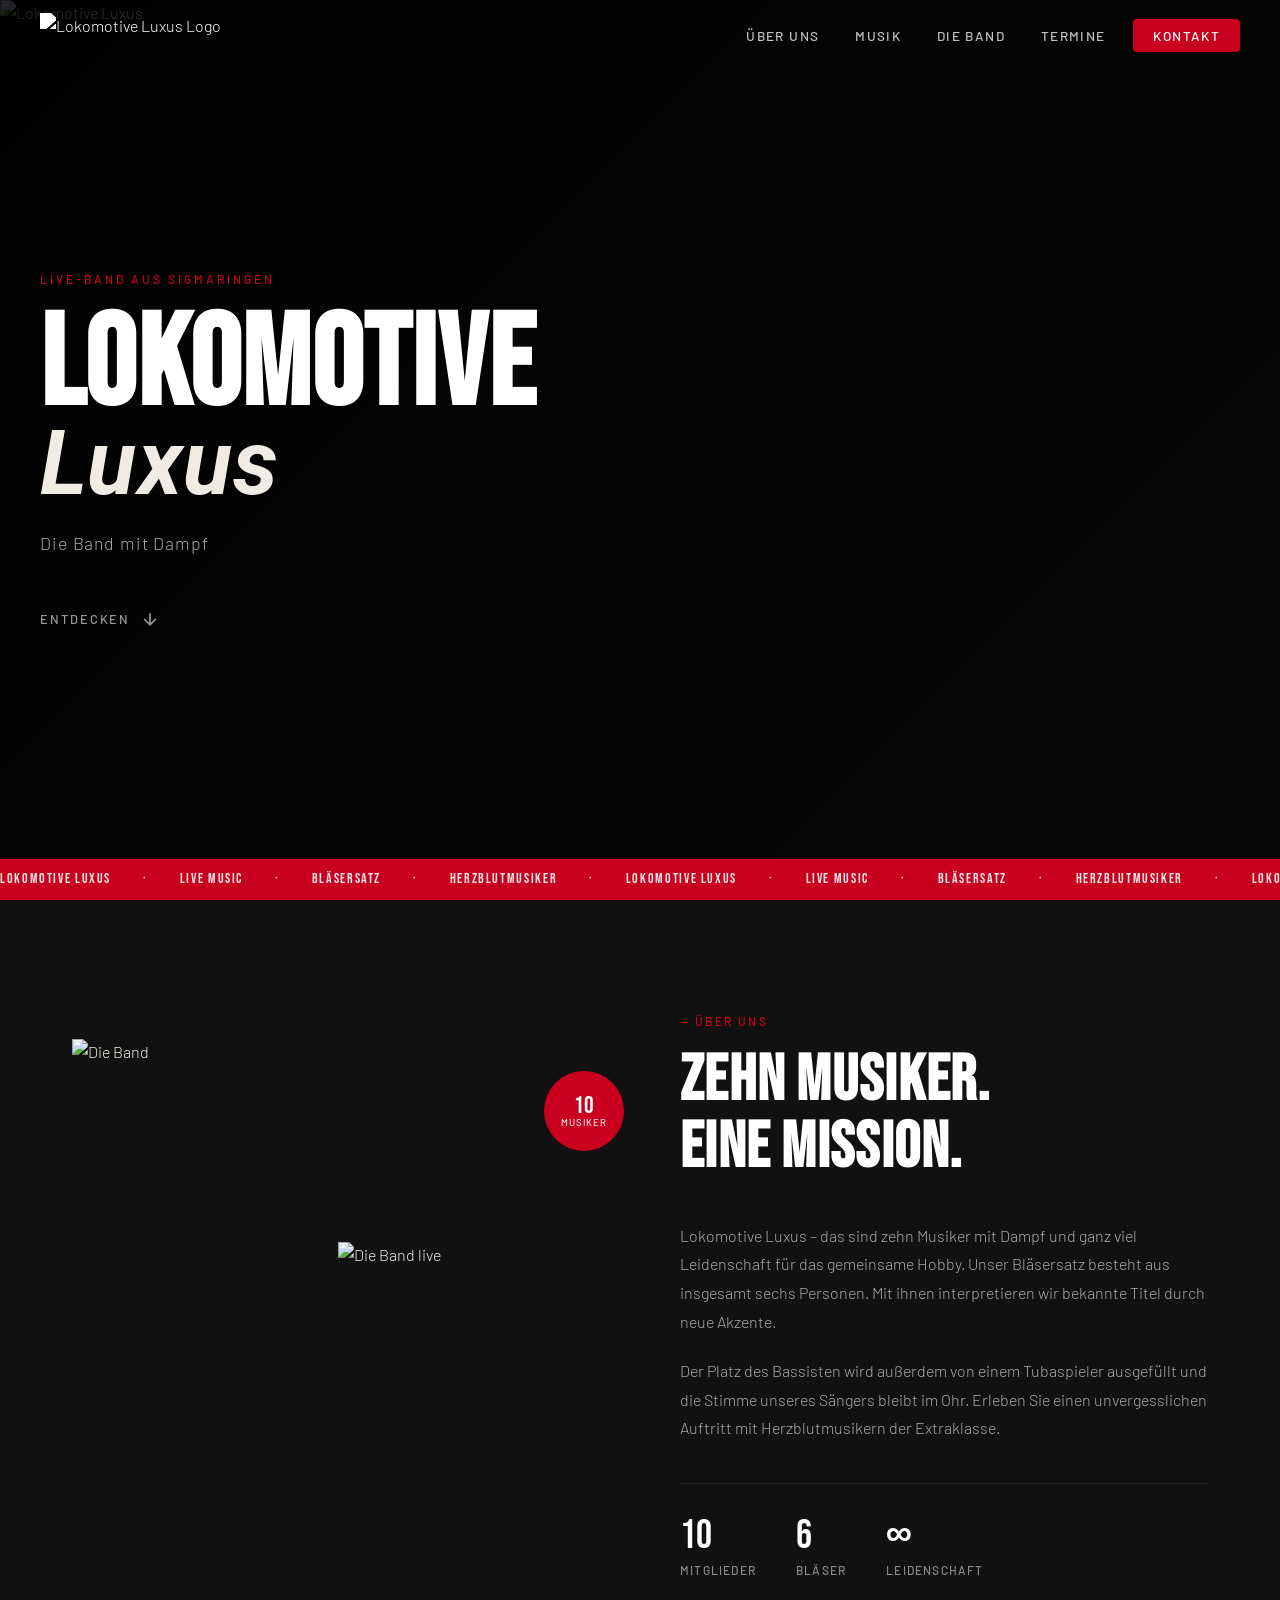
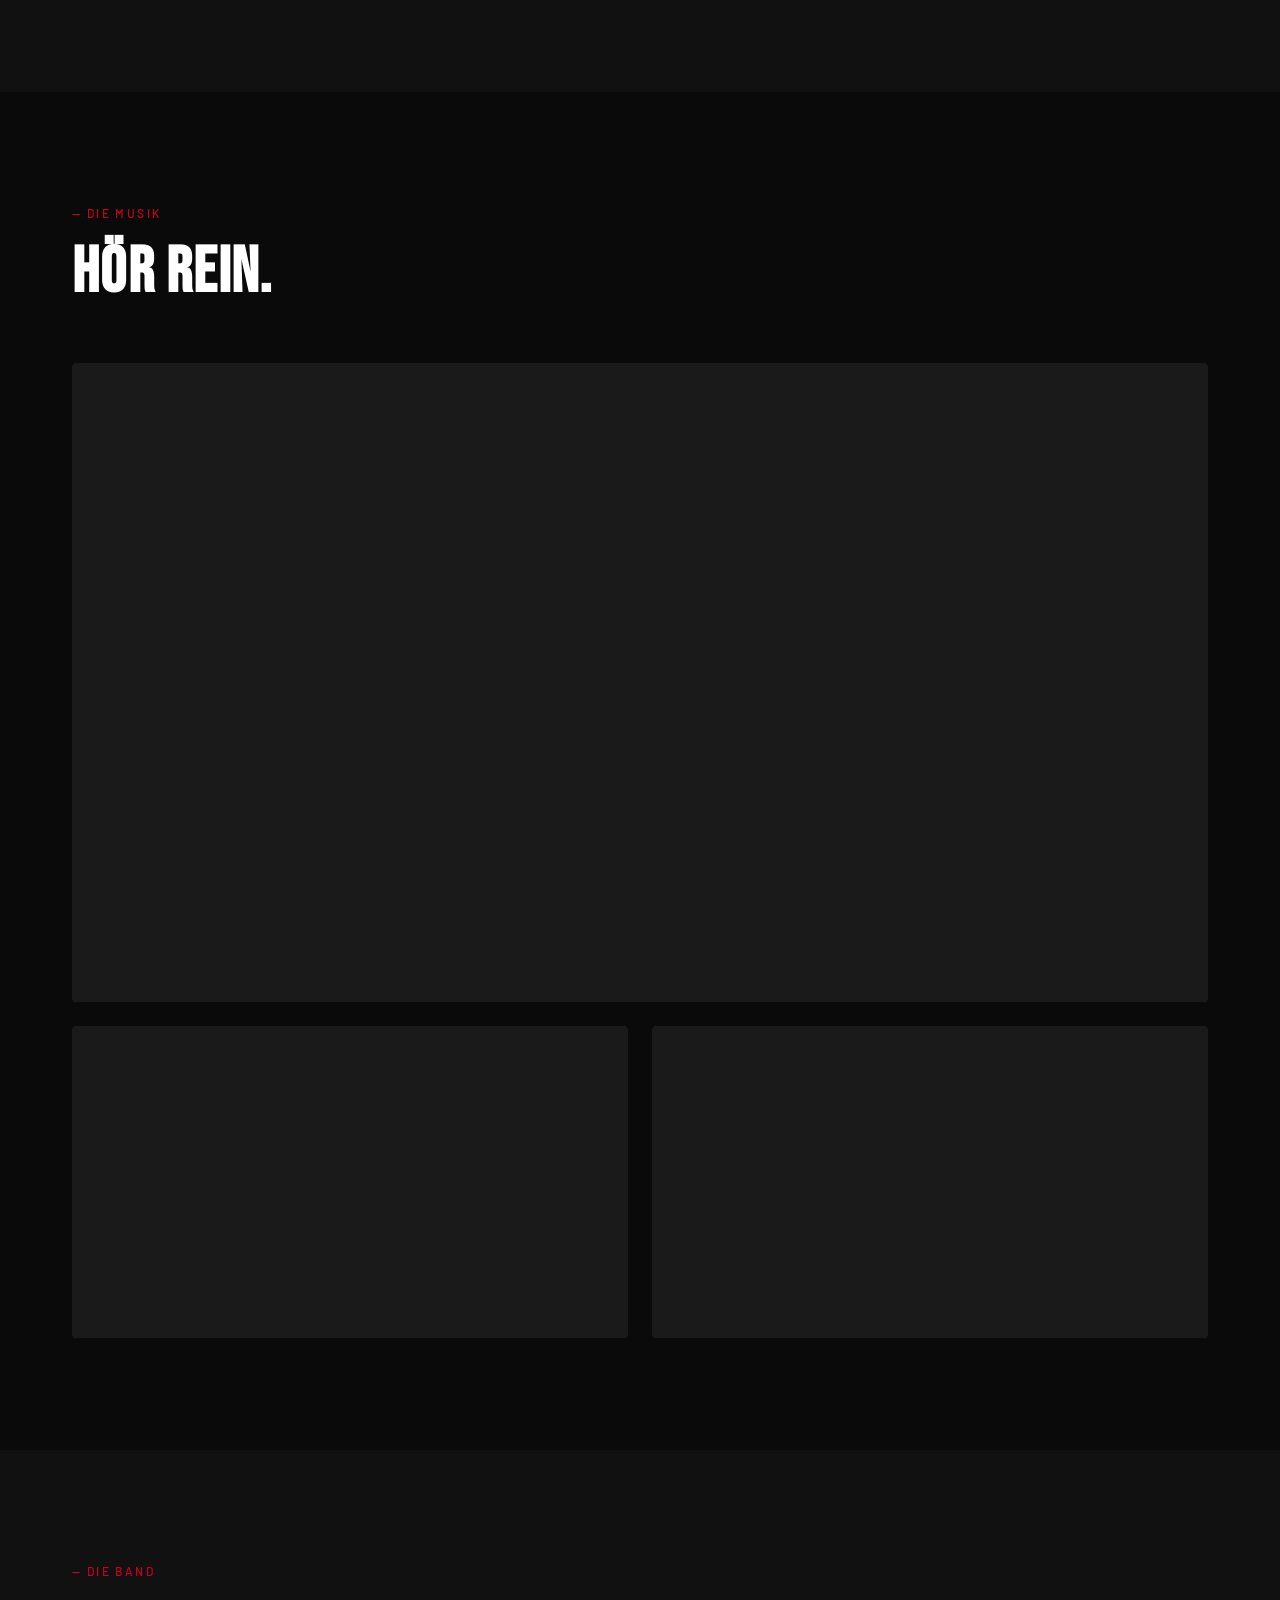
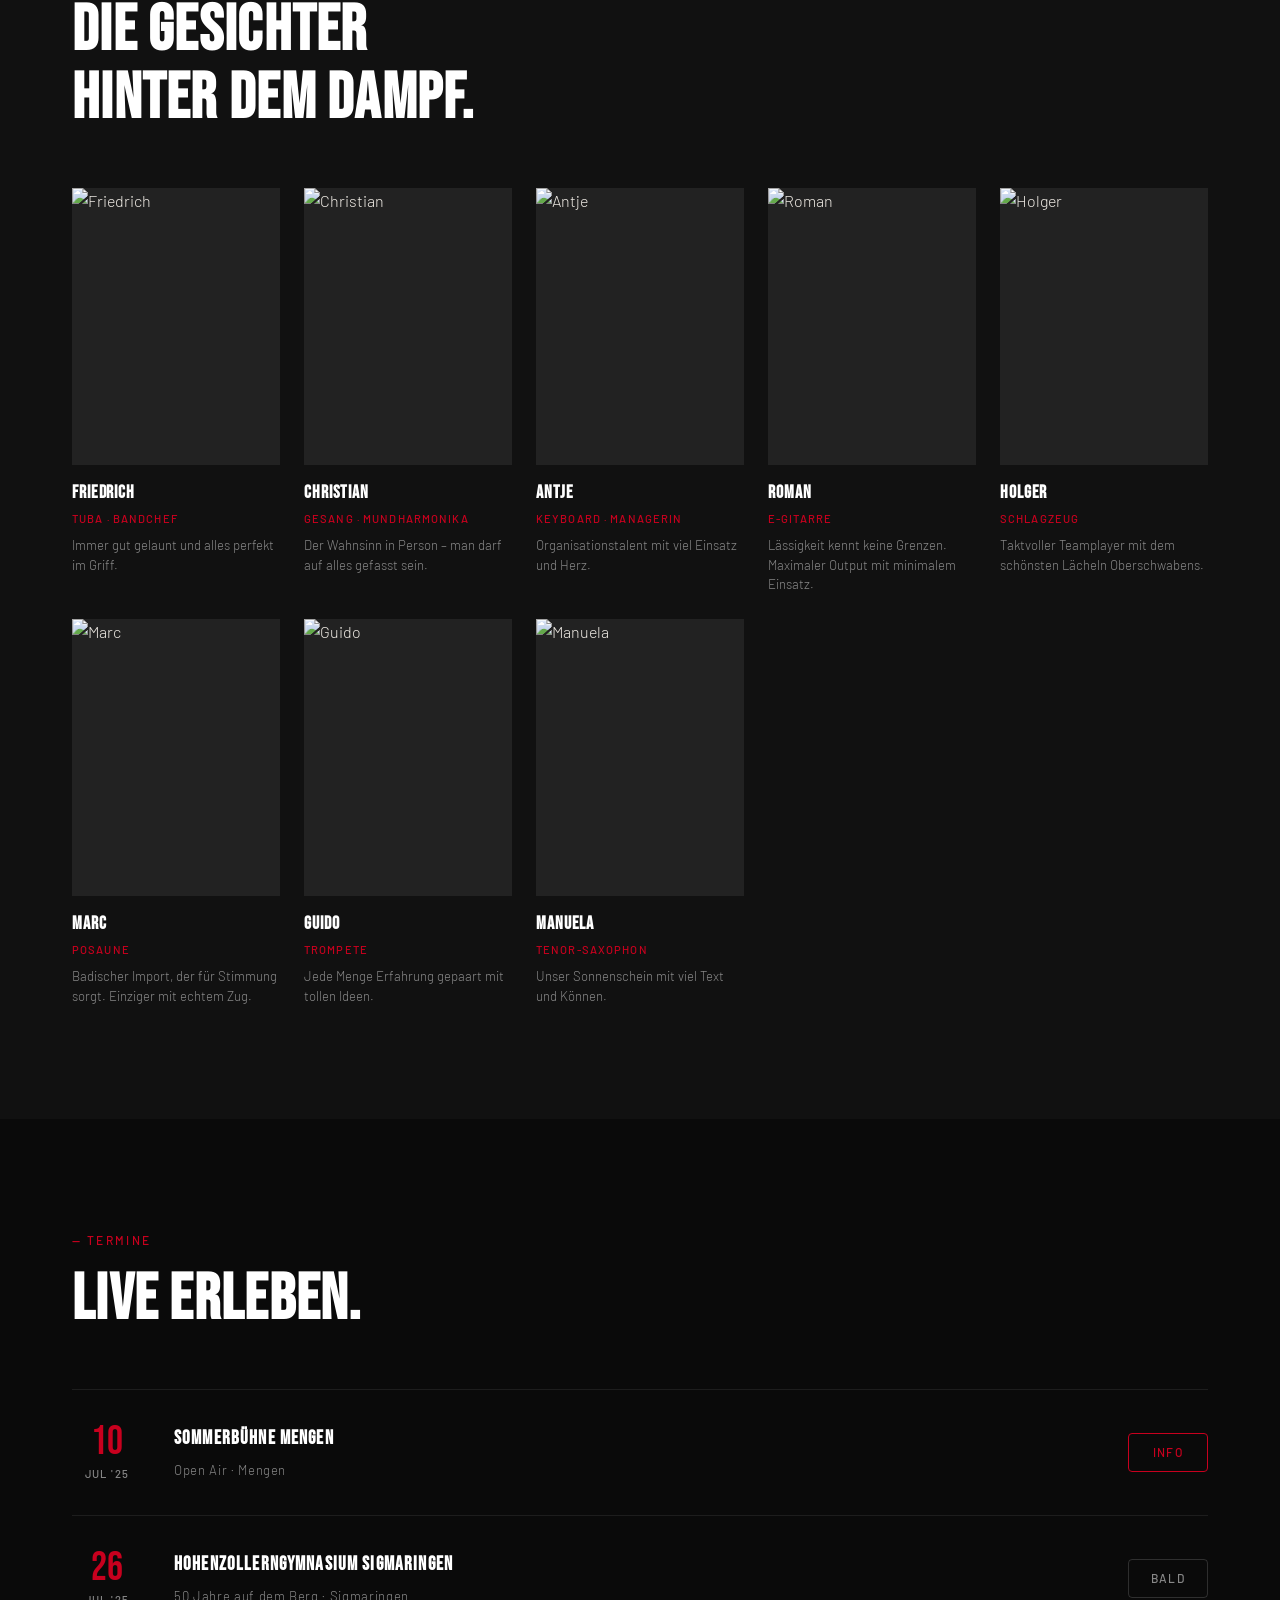
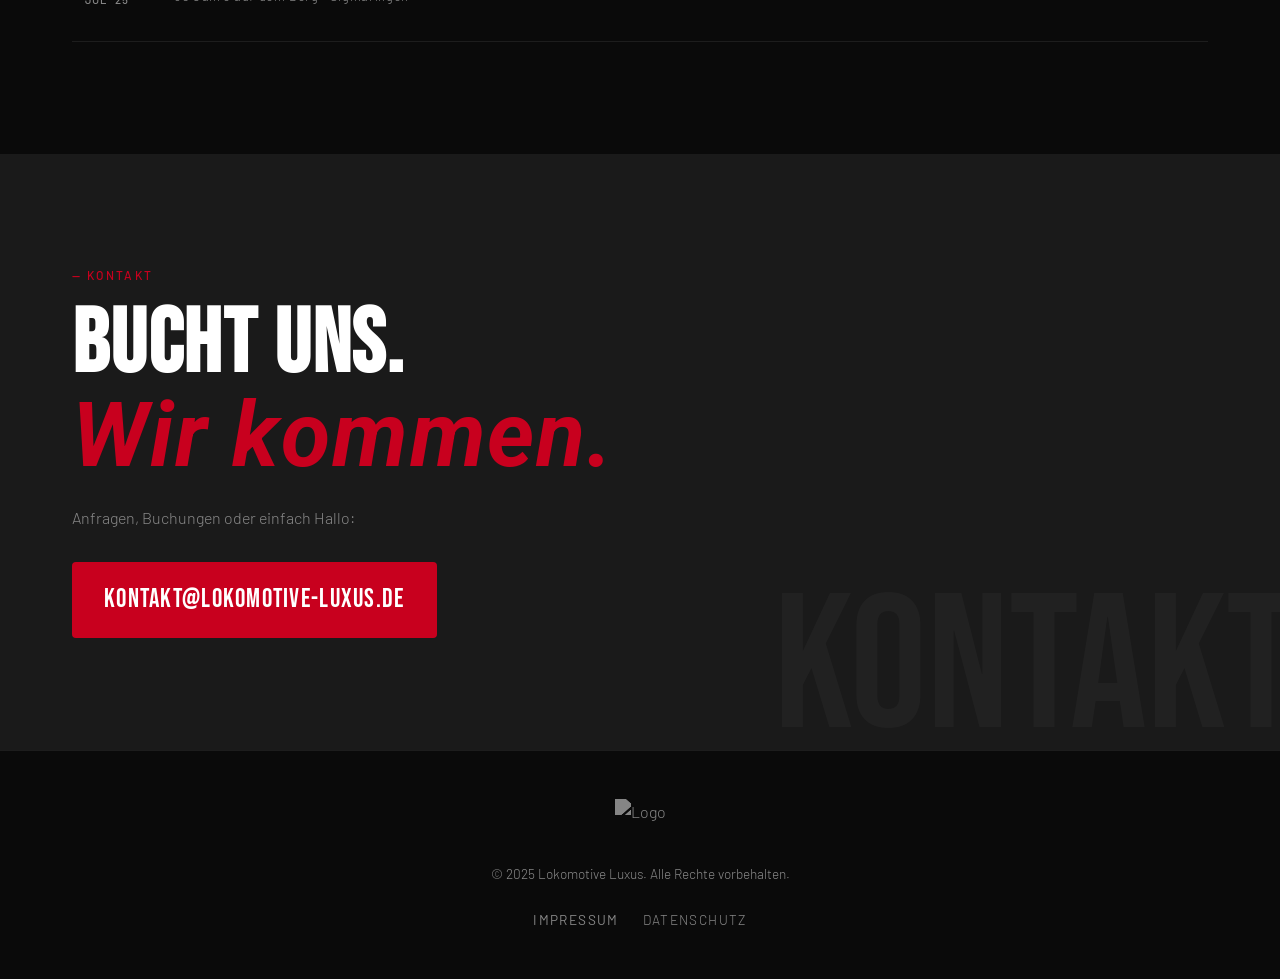
==== index.html @ 531ec5f0 "Add files via upload" ====
<!doctype html>
<html lang="de">
  <head>
    <meta charset="UTF-8" />
    <meta name="viewport" content="width=device-width, initial-scale=1.0" />
    <title>Lokomotive Luxus</title>
    <link rel="preconnect" href="https://fonts.googleapis.com" />
    <link rel="preconnect" href="https://fonts.gstatic.com" crossorigin />
    <link
      href="https://fonts.googleapis.com/css2?family=Anton&family=Libre+Baskerville:ital,wght@0,400;0,700;1,400&family=Barlow:wght@300;400;500;600&display=swap"
      rel="stylesheet"
    />
    <link rel="stylesheet" href="style.css" />
  </head>
  <body>
    <!-- NAV -->
    <nav class="nav" id="nav">
      <a href="#hero" class="nav-logo">
        <img src="all img/Wichtig-Bilder/sw1.png" alt="Lokomotive Luxus Logo" />
      </a>
      <input type="checkbox" id="nav-toggle" class="nav-toggle-input" />
      <label for="nav-toggle" class="nav-burger" aria-label="Menü">
        <span></span><span></span><span></span>
      </label>
      <ul class="nav-links">
        <li><a href="#ueber-uns" class="nav-link">Über uns</a></li>
        <li><a href="#musik" class="nav-link">Musik</a></li>
        <li><a href="#band" class="nav-link">Die Band</a></li>
        <li><a href="#termine" class="nav-link">Termine</a></li>
        <li><a href="#kontakt" class="nav-link nav-cta">Kontakt</a></li>
      </ul>
    </nav>

    <!-- HERO -->
    <section class="hero" id="hero">
      <div class="hero-bg">
        <img
          src="all img/Band-Bilder/Die-Band1.JPG"
          alt="Lokomotive Luxus"
          class="hero-img"
        />
        <div class="hero-overlay"></div>
      </div>
      <div class="hero-content">
        <p class="hero-eyebrow">Live-Band aus Sigmaringen</p>
        <h1 class="hero-title">Lokomotive<br /><em>Luxus</em></h1>
        <p class="hero-sub">Die Band mit Dampf</p>
        <a href="#ueber-uns" class="hero-scroll">
          <span>Entdecken</span>
          <svg
            width="20"
            height="20"
            viewBox="0 0 24 24"
            fill="none"
            stroke="currentColor"
            stroke-width="2"
          >
            <path d="M12 5v14M5 12l7 7 7-7" />
          </svg>
        </a>
      </div>
      <div class="hero-ticker">
        <div class="ticker-track">
          <span>Lokomotive Luxus</span><span>·</span> <span>Live Music</span
          ><span>·</span> <span>Bläsersatz</span><span>·</span>
          <span>Herzblutmusiker</span><span>·</span>
          <span>Lokomotive Luxus</span><span>·</span> <span>Live Music</span
          ><span>·</span> <span>Bläsersatz</span><span>·</span>
          <span>Herzblutmusiker</span><span>·</span>
          <span>Lokomotive Luxus</span><span>·</span> <span>Live Music</span
          ><span>·</span> <span>Bläsersatz</span><span>·</span>
          <span>Herzblutmusiker</span><span>·</span>
        </div>
      </div>
    </section>

    <!-- ÜBER UNS -->
    <section class="section ueber" id="ueber-uns">
      <div class="ueber-grid">
        <div class="ueber-images">
          <div class="ueber-img-wrap ueber-img-1">
            <img src="all img/Band-Bilder/band2.png" alt="Die Band" />
          </div>
          <div class="ueber-img-wrap ueber-img-2">
            <img src="all img/Band-Bilder/band5.png" alt="Die Band live" />
          </div>
          <div class="ueber-img-badge">10<br /><span>Musiker</span></div>
        </div>
        <div class="ueber-text">
          <p class="section-label">— Über uns</p>
          <h2 class="section-title">Zehn Musiker.<br />Eine Mission.</h2>
          <p class="ueber-body">
            Lokomotive Luxus – das sind zehn Musiker mit Dampf und ganz viel
            Leidenschaft für das gemeinsame Hobby. Unser Bläsersatz besteht aus
            insgesamt sechs Personen. Mit ihnen interpretieren wir bekannte
            Titel durch neue Akzente.
          </p>
          <p class="ueber-body">
            Der Platz des Bassisten wird außerdem von einem Tubaspieler
            ausgefüllt und die Stimme unseres Sängers bleibt im Ohr. Erleben Sie
            einen unvergesslichen Auftritt mit Herzblutmusikern der Extraklasse.
          </p>
          <div class="ueber-stats">
            <div class="stat">
              <span class="stat-num">10</span>
              <span class="stat-label">Mitglieder</span>
            </div>
            <div class="stat">
              <span class="stat-num">6</span>
              <span class="stat-label">Bläser</span>
            </div>
            <div class="stat">
              <span class="stat-num">∞</span>
              <span class="stat-label">Leidenschaft</span>
            </div>
          </div>
        </div>
      </div>
    </section>

    <!-- MUSIK -->
    <section class="section musik" id="musik">
      <div class="container">
        <div class="section-header">
          <p class="section-label">— Die Musik</p>
          <h2 class="section-title">Hör rein.</h2>
        </div>
        <div class="video-grid">
          <div class="video-wrap video-featured">
            <div class="video-inner">
              <iframe
                src="https://www.youtube.com/embed/05pYizA6dMw?si=qsVKzCk1GPzJLor9"
                title="Lokomotive Luxus Video 1"
                frameborder="0"
                allow="
                  accelerometer;
                  autoplay;
                  clipboard-write;
                  encrypted-media;
                  gyroscope;
                  picture-in-picture;
                  web-share;
                "
                allowfullscreen
              ></iframe>
            </div>
          </div>
          <div class="video-wrap">
            <div class="video-inner">
              <iframe
                src="https://www.youtube.com/embed/mKi1Lw7p-j0?si=BVHfqullY2GyNnRQ"
                title="Lokomotive Luxus Video 2"
                frameborder="0"
                allow="
                  accelerometer;
                  autoplay;
                  clipboard-write;
                  encrypted-media;
                  gyroscope;
                  picture-in-picture;
                  web-share;
                "
                allowfullscreen
              ></iframe>
            </div>
          </div>
          <div class="video-wrap">
            <div class="video-inner">
              <iframe
                src="https://www.youtube.com/embed/_XGs20usIF4?si=UQAHjrbXHE8LG9Il"
                title="Lokomotive Luxus Video 3"
                frameborder="0"
                allow="
                  accelerometer;
                  autoplay;
                  clipboard-write;
                  encrypted-media;
                  gyroscope;
                  picture-in-picture;
                  web-share;
                "
                allowfullscreen
              ></iframe>
            </div>
          </div>
        </div>
      </div>
    </section>

    <!-- DIE BAND -->
    <section class="section band" id="band">
      <div class="container">
        <div class="section-header">
          <p class="section-label">— Die Band</p>
          <h2 class="section-title">Die Gesichter<br />hinter dem Dampf.</h2>
        </div>
        <div class="band-grid">
          <div class="member-card">
            <div class="member-img-wrap">
              <img src="all img/Band-Bilder/friedrich.png" alt="Friedrich" />
              <div class="member-overlay"></div>
            </div>
            <div class="member-info">
              <h3 class="member-name">Friedrich</h3>
              <p class="member-role">Tuba · Bandchef</p>
              <p class="member-bio">
                Immer gut gelaunt und alles perfekt im Griff.
              </p>
            </div>
          </div>

          <div class="member-card">
            <div class="member-img-wrap">
              <img src="all img/Band-Bilder/christian.png" alt="Christian" />
              <div class="member-overlay"></div>
            </div>
            <div class="member-info">
              <h3 class="member-name">Christian</h3>
              <p class="member-role">Gesang · Mundharmonika</p>
              <p class="member-bio">
                Der Wahnsinn in Person – man darf auf alles gefasst sein.
              </p>
            </div>
          </div>

          <div class="member-card">
            <div class="member-img-wrap">
              <img src="all img/Band-Bilder/antje.png" alt="Antje" />
              <div class="member-overlay"></div>
            </div>
            <div class="member-info">
              <h3 class="member-name">Antje</h3>
              <p class="member-role">Keyboard · Managerin</p>
              <p class="member-bio">
                Organisationstalent mit viel Einsatz und Herz.
              </p>
            </div>
          </div>

          <div class="member-card">
            <div class="member-img-wrap">
              <img src="all img/Band-Bilder/roman.png" alt="Roman" />
              <div class="member-overlay"></div>
            </div>
            <div class="member-info">
              <h3 class="member-name">Roman</h3>
              <p class="member-role">E-Gitarre</p>
              <p class="member-bio">
                Lässigkeit kennt keine Grenzen. Maximaler Output mit minimalem
                Einsatz.
              </p>
            </div>
          </div>

          <div class="member-card">
            <div class="member-img-wrap">
              <img src="all img/Band-Bilder/holger.png" alt="Holger" />
              <div class="member-overlay"></div>
            </div>
            <div class="member-info">
              <h3 class="member-name">Holger</h3>
              <p class="member-role">Schlagzeug</p>
              <p class="member-bio">
                Taktvoller Teamplayer mit dem schönsten Lächeln Oberschwabens.
              </p>
            </div>
          </div>

          <div class="member-card">
            <div class="member-img-wrap">
              <img src="all img/Band-Bilder/marc.png" alt="Marc" />
              <div class="member-overlay"></div>
            </div>
            <div class="member-info">
              <h3 class="member-name">Marc</h3>
              <p class="member-role">Posaune</p>
              <p class="member-bio">
                Badischer Import, der für Stimmung sorgt. Einziger mit echtem
                Zug.
              </p>
            </div>
          </div>

          <div class="member-card">
            <div class="member-img-wrap">
              <img src="all img/Band-Bilder/guido.png" alt="Guido" />
              <div class="member-overlay"></div>
            </div>
            <div class="member-info">
              <h3 class="member-name">Guido</h3>
              <p class="member-role">Trompete</p>
              <p class="member-bio">
                Jede Menge Erfahrung gepaart mit tollen Ideen.
              </p>
            </div>
          </div>

          <div class="member-card">
            <div class="member-img-wrap">
              <img src="all img/Band-Bilder/manuela.png" alt="Manuela" />
              <div class="member-overlay"></div>
            </div>
            <div class="member-info">
              <h3 class="member-name">Manuela</h3>
              <p class="member-role">Tenor-Saxophon</p>
              <p class="member-bio">
                Unser Sonnenschein mit viel Text und Können.
              </p>
            </div>
          </div>

        </div>
      </div>
    </section>

    <!-- TERMINE -->
    <section class="section termine" id="termine">
      <div class="container">
        <div class="section-header">
          <p class="section-label">— Termine</p>
          <h2 class="section-title">Live erleben.</h2>
        </div>
        <div class="termine-list">
          <div class="termin-item">
            <div class="termin-date">
              <span class="termin-day">10</span>
              <span class="termin-month">Jul '25</span>
            </div>
            <div class="termin-info">
              <h3 class="termin-location">Sommerbühne Mengen</h3>
              <p class="termin-detail">Open Air · Mengen</p>
            </div>
            <a
              href="https://hzg-50-jahre-auf-dem-berg.de/"
              target="_blank"
              class="termin-btn"
              >Info</a
            >
          </div>

          <div class="termin-item">
            <div class="termin-date">
              <span class="termin-day">26</span>
              <span class="termin-month">Jul '25</span>
            </div>
            <div class="termin-info">
              <h3 class="termin-location">Hohenzollerngymnasium Sigmaringen</h3>
              <p class="termin-detail">50 Jahre auf dem Berg · Sigmaringen</p>
            </div>
            <span class="termin-btn termin-btn-soon">Bald</span>
          </div>
        </div>
      </div>
    </section>

    <!-- KONTAKT -->
    <section class="section kontakt" id="kontakt">
      <div class="kontakt-inner">
        <p class="section-label">— Kontakt</p>
        <h2 class="kontakt-title">Bucht uns.<br /><em>Wir kommen.</em></h2>
        <p class="kontakt-sub">Anfragen, Buchungen oder einfach Hallo:</p>
        <a href="mailto:kontakt@lokomotive-luxus.de" class="kontakt-mail">
          kontakt@lokomotive-luxus.de
        </a>
      </div>
    </section>

    <!-- FOOTER -->
    <footer class="footer">
      <div class="footer-inner">
        <img
          src="all img/Wichtig-Bilder/sw1.png"
          alt="Logo"
          class="footer-logo"
        />
        <p class="footer-copy">
          © 2025 Lokomotive Luxus. Alle Rechte vorbehalten.
        </p>
        <div class="footer-links">
          <button class="footer-link" onclick="openImpressum()">
            Impressum
          </button>
          <a href="Daten.html" class="footer-link">Datenschutz</a>
        </div>
      </div>
    </footer>

    <!-- IMPRESSUM MODAL -->
    <div class="modal-overlay" id="impressumOverlay" onclick="closeImpressum()">
      <div class="modal" onclick="event.stopPropagation()">
        <button class="modal-close" onclick="closeImpressum()">
          <svg
            width="24"
            height="24"
            viewBox="0 0 24 24"
            fill="none"
            stroke="currentColor"
            stroke-width="2"
          >
            <path d="M18 6L6 18M6 6l12 12" />
          </svg>
        </button>
        <h2 class="modal-title">Impressum</h2>
        <div class="modal-body">
          <p><strong>Angaben gemäß § 5 TMG</strong></p>
          <p>
            Lokomotive Luxus<br />Friedrich Strahl<br />Eichendorffstr. 9<br />72488
            Sigmaringen
          </p>
          <p>E-Mail: kontakt@lokomotive-luxus.de</p>
          <p>
            <strong>Haftungsausschluss:</strong> Unser Angebot enthält Links zu
            externen Webseiten Dritter, auf deren Inhalte wir keinen Einfluss
            haben. Für die Inhalte der verlinkten Seiten ist stets der jeweilige
            Anbieter oder Betreiber verantwortlich.
          </p>
        </div>
      </div>
    </div>

    <script>
      // Nav scroll effect
      const nav = document.getElementById("nav");
      window.addEventListener("scroll", () => {
        nav.classList.toggle("nav--scrolled", window.scrollY > 60);
      });

      // Close burger menu on link click
      document.querySelectorAll(".nav-link").forEach((link) => {
        link.addEventListener("click", () => {
          document.getElementById("nav-toggle").checked = false;
        });
      });

      // Modal
      function openImpressum() {
        document
          .getElementById("impressumOverlay")
          .classList.add("modal-overlay--active");
        document.body.style.overflow = "hidden";
      }
      function closeImpressum() {
        document
          .getElementById("impressumOverlay")
          .classList.remove("modal-overlay--active");
        document.body.style.overflow = "";
      }
      document.addEventListener("keydown", (e) => {
        if (e.key === "Escape") closeImpressum();
      });

      // Scroll reveal
      const observer = new IntersectionObserver(
        (entries) => {
          entries.forEach((entry) => {
            if (entry.isIntersecting) {
              entry.target.classList.add("revealed");
            }
          });
        },
        { threshold: 0.1 },
      );

      document
        .querySelectorAll(
          ".member-card, .termin-item, .video-wrap, .ueber-img-wrap, .stat",
        )
        .forEach((el) => {
          observer.observe(el);
        });
    </script>
  </body>
</html>
---- style.css ----
@import url("https://fonts.googleapis.com/css2?family=Bebas+Neue&family=Roboto:ital,wght@0,100..900;1,100..900&display=swap");

/* ==========================================
   LOKOMOTIVE LUXUS — Modern Band Website
   ========================================== */

/* --- VARIABLES --- */
:root {
  --black: #0a0a0a;
  --dark: #111111;
  --dark-2: #1a1a1a;
  --dark-3: #222222;
  --red: #c8001e;
  --red-dark: #960016;
  --cream: #f0ebe3;
  --white: #ffffff;
  --gray: #888888;
  --gray-lt: #aaaaaa;

  --font-display: "Bebas Neue", sans-serif;
  --font-serif: "Roboto", sans-serif;
  --font-body: "Barlow", sans-serif;

  --nav-h: 70px;
  --radius: 4px;
  --max-w: 1200px;

  --ease-out: cubic-bezier(0.16, 1, 0.3, 1);
}

/* --- RESET & BASE --- */
*,
*::before,
*::after {
  box-sizing: border-box;
  margin: 0;
  padding: 0;
}

html {
  scroll-behavior: smooth;
  font-size: 16px;
}

body {
  background: var(--black);
  color: var(--cream);
  font-family: var(--font-body);
  font-weight: 300;
  overflow-x: hidden;
  line-height: 1.6;
}

img {
  display: block;
  max-width: 100%;
}
a {
  color: inherit;
  text-decoration: none;
}

/* --- UTILITY --- */
.container {
  max-width: var(--max-w);
  margin: 0 auto;
  padding: 0 2rem;
}

.section {
  padding: 7rem 0;
}

.section-label {
  font-family: var(--font-body);
  font-size: 0.75rem;
  font-weight: 500;
  letter-spacing: 0.2em;
  text-transform: uppercase;
  color: var(--red);
  margin-bottom: 1rem;
}

.section-title {
  font-family: var(--font-display);
  font-size: clamp(2.5rem, 5vw, 4rem);
  line-height: 1.05;
  letter-spacing: 0.02em;
  text-transform: uppercase;
  color: var(--white);
  margin-bottom: 2.5rem;
}

.section-title em {
  font-family: var(--font-serif);
  font-style: italic;
  color: var(--red);
  text-transform: none;
}

.section-header {
  margin-bottom: 3.5rem;
}

/* ==========================================
   NAVIGATION
   ========================================== */
.nav {
  position: fixed;
  top: 0;
  left: 0;
  right: 0;
  z-index: 1000;
  height: var(--nav-h);
  display: flex;
  align-items: center;
  justify-content: space-between;
  padding: 0 2.5rem;
  background: transparent;
  transition:
    background 0.4s var(--ease-out),
    backdrop-filter 0.4s;
}

.nav--scrolled {
  background: rgba(10, 10, 10, 0.92);
  backdrop-filter: blur(12px);
  border-bottom: 1px solid rgba(255, 255, 255, 0.06);
}

.nav-logo img {
  height: 44px;
  width: auto;
  display: block;
  filter: brightness(0) invert(1);
}

.nav-links {
  display: flex;
  list-style: none;
  gap: 0.25rem;
  align-items: center;
}

.nav-link {
  font-family: var(--font-body);
  font-size: 0.85rem;
  font-weight: 500;
  letter-spacing: 0.1em;
  text-transform: uppercase;
  color: rgba(255, 255, 255, 0.75);
  padding: 0.5rem 1rem;
  border-radius: var(--radius);
  transition:
    color 0.2s,
    background 0.2s;
}

.nav-link:hover {
  color: var(--white);
}

.nav-cta {
  background: var(--red);
  color: var(--white) !important;
  padding: 0.5rem 1.25rem;
  margin-left: 0.5rem;
}
.nav-cta:hover {
  background: var(--red-dark);
}

/* Burger */
.nav-toggle-input {
  display: none;
}
.nav-burger {
  display: none;
  flex-direction: column;
  gap: 5px;
  cursor: pointer;
  top: 0;
}
.nav-burger span {
  display: block;
  width: 26px;
  height: 2px;
  background: var(--white);
  border-radius: 2px;
  transition:
    transform 0.3s var(--ease-out),
    opacity 0.3s;
    z-index: 1000000000;
}

@media (max-width: 768px) {
  .nav-burger {
    display: flex;
  }

  .nav-links {
    position: fixed;
    top: 0;
    left: 0;
    right: 0;
    background: rgba(10, 10, 10, 0.97);
    backdrop-filter: blur(20px);
    flex-direction: column;
    gap: 0;
    padding: 1.5rem 0 2rem;
    border-bottom: 1px solid rgba(255, 255, 255, 0.08);
    transform: translateY(-110%);
    opacity: 0;
    transition:
      transform 0.4s var(--ease-out),
      opacity 0.3s;
    pointer-events: none;
    display: flex;
    flex-direction: column; /* Ordnet die Links untereinander an statt nebeneinander */
    align-items: center; /* Zentriert die Links horizontal */
    justify-content: center; /* Zentriert die Links vertikal (falls das Menü den ganzen Bildschirm füllt) */
    gap: 1.5rem; /* Sorgt für einen gleichmäßigen, großzügigen Abstand ZWISCHEN den Links */
    padding: 1.2rem 0; /* Gibt dem gesamten Menü nach oben und unten etwas Luft */
  }

  .nav-toggle-input:checked ~ .nav-links {
    transform: translateY(0);
    opacity: 1;
    pointer-events: all;
  }

  .nav-link {
    display: block;
    padding: 10px 20px; /* Vergrößert die Klickfläche (besser für Touchscreens) */
    font-size: 1.2rem;
  }
  .nav-cta {
    margin: 0.5rem 2rem 0;
    width: calc(100% - 4rem);
    text-align: center;
  }

  .nav-toggle-input:checked ~ .nav-burger span:nth-child(1) {
    transform: translateY(7px) rotate(45deg);
  }
  .nav-toggle-input:checked ~ .nav-burger span:nth-child(2) {
    opacity: 0;
  }
  .nav-toggle-input:checked ~ .nav-burger span:nth-child(3) {
    transform: translateY(-7px) rotate(-45deg);
  }
}

/* ==========================================
   HERO
   ========================================== */
.hero {
  position: relative;
  height: 100vh;
  min-height: 600px;
  display: flex;
  align-items: center;
  overflow: hidden;
}

.hero-bg {
  position: absolute;
  inset: 0;
}

.hero-img {
  width: 100%;
  height: 100%;
  object-fit: cover;
  object-position: center top;
  transform: scale(1.05);
  animation: heroZoom 12s ease-out forwards;
}

@keyframes heroZoom {
  to {
    transform: scale(1);
  }
}

.hero-overlay {
  position: absolute;
  inset: 0;
  background: linear-gradient(
    135deg,
    rgba(0, 0, 0, 0.85) 0%,
    rgba(0, 0, 0, 0.5) 50%,
    rgba(0, 0, 0, 0.3) 100%
  );
}

.hero-content {
  position: relative;
  z-index: 2;
  padding: 0 2.5rem;
  max-width: 800px;
  animation: heroFadeUp 1s 0.3s var(--ease-out) both;
}

@keyframes heroFadeUp {
  from {
    opacity: 0;
    transform: translateY(40px);
  }
  to {
    opacity: 1;
    transform: translateY(0);
  }
}

.hero-eyebrow {
  font-size: 0.75rem;
  font-weight: 500;
  letter-spacing: 0.25em;
  text-transform: uppercase;
  color: var(--red);
  margin-bottom: 1.25rem;
}

.hero-title {
  font-family: var(--font-display);
  font-size: clamp(4rem, 10vw, 9rem);
  line-height: 0.9;
  letter-spacing: 0.01em;
  text-transform: uppercase;
  color: var(--white);
  margin-bottom: 1.5rem;
}

.hero-title em {
  font-family: var(--font-serif);
  font-style: italic;
  color: var(--cream);
  text-transform: none;
  display: block;
  font-size: 0.7em;
}

.hero-sub {
  font-size: 1.1rem;
  font-weight: 300;
  color: rgba(255, 255, 255, 0.65);
  letter-spacing: 0.05em;
  margin-bottom: 3rem;
}

.hero-scroll {
  display: inline-flex;
  align-items: center;
  gap: 0.6rem;
  font-size: 0.8rem;
  font-weight: 500;
  letter-spacing: 0.15em;
  text-transform: uppercase;
  color: rgba(255, 255, 255, 0.6);
  transition: color 0.2s;
}
.hero-scroll:hover {
  color: var(--white);
}
.hero-scroll svg {
  transition: transform 0.3s;
}
.hero-scroll:hover svg {
  transform: translateY(4px);
}

/* Ticker */
.hero-ticker {
  position: absolute;
  bottom: 0;
  left: 0;
  right: 0;
  z-index: 3;
  background: var(--red);
  overflow: hidden;
  padding: 0.6rem 0;
}

.ticker-track {
  display: flex;
  gap: 2rem;
  width: max-content;
  animation: ticker 20s linear infinite;
  font-family: var(--font-display);
  font-size: 0.85rem;
  letter-spacing: 0.12em;
  text-transform: uppercase;
  color: rgba(255, 255, 255, 0.9);
}

.ticker-track span {
  white-space: nowrap;
}

@keyframes ticker {
  from {
    transform: translateX(0);
  }
  to {
    transform: translateX(-50%);
  }
}

/* ==========================================
   ÜBER UNS
   ========================================== */
.ueber {
  background: var(--dark);
  overflow: hidden;
}

.ueber-grid {
  max-width: var(--max-w);
  margin: 0 auto;
  padding: 0 2rem;
  display: grid;
  grid-template-columns: 1fr 1fr;
  gap: 5rem;
  align-items: center;
}

.ueber-images {
  position: relative;
}

.ueber-img-wrap {
  overflow: hidden;
  opacity: 0;
  transform: translateY(30px);
  transition:
    opacity 0.7s var(--ease-out),
    transform 0.7s var(--ease-out);
}

.ueber-img-wrap.revealed {
  opacity: 1;
  transform: translateY(0);
}

.ueber-img-wrap img {
  width: 100%;
  height: 100%;
  object-fit: cover;
  transition: transform 0.6s var(--ease-out);
}

.ueber-img-wrap:hover img {
  transform: scale(1.04);
}

.ueber-img-1 {
  width: 78%;
  aspect-ratio: 4/5;
  transition-delay: 0.1s;
}

.ueber-img-2 {
  position: absolute;
  width: 55%;
  aspect-ratio: 4/5;
  bottom: -3rem;
  right: -1.5rem;
  border: 4px solid var(--dark);
  transition-delay: 0.25s;
}

.ueber-img-badge {
  position: absolute;
  top: 2rem;
  right: -1.5rem;
  background: var(--red);
  color: var(--white);
  width: 80px;
  height: 80px;
  border-radius: 50%;
  display: flex;
  flex-direction: column;
  align-items: center;
  justify-content: center;
  font-family: var(--font-display);
  font-size: 1.5rem;
  line-height: 1;
  z-index: 2;
  text-align: center;
}

.ueber-img-badge span {
  font-family: var(--font-body);
  font-size: 0.6rem;
  font-weight: 500;
  letter-spacing: 0.1em;
  text-transform: uppercase;
  opacity: 0.9;
}

.ueber-body {
  color: var(--gray-lt);
  font-size: 1rem;
  line-height: 1.8;
  margin-bottom: 1.25rem;
}

.ueber-stats {
  display: flex;
  gap: 2.5rem;
  margin-top: 2.5rem;
  padding-top: 2rem;
  border-top: 1px solid rgba(255, 255, 255, 0.08);
}

.stat {
  opacity: 0;
  transform: translateY(20px);
  transition:
    opacity 0.5s var(--ease-out),
    transform 0.5s var(--ease-out);
}
.stat.revealed {
  opacity: 1;
  transform: translateY(0);
}
.stat:nth-child(2) {
  transition-delay: 0.1s;
}
.stat:nth-child(3) {
  transition-delay: 0.2s;
}

.stat-num {
  display: block;
  font-family: var(--font-display);
  font-size: 2.5rem;
  color: var(--white);
  line-height: 1;
}

.stat-label {
  font-size: 0.75rem;
  font-weight: 500;
  letter-spacing: 0.1em;
  text-transform: uppercase;
  color: var(--gray);
  margin-top: 0.3rem;
  display: block;
}

@media (max-width: 900px) {
  .ueber-grid {
    grid-template-columns: 1fr;
    gap: 3rem;
  }
  .ueber-images {
    max-width: 500px;
    margin: 0 auto;
    padding-bottom: 3rem;
    padding-right: 2rem;
  }
}

/* ==========================================
   MUSIK
   ========================================== */
.musik {
  background: var(--black);
}

.video-grid {
  display: grid;
  grid-template-columns: 1fr 1fr;
  grid-template-rows: auto auto;
  gap: 1.5rem;
}

.video-wrap {
  opacity: 0;
  transform: translateY(24px);
  transition:
    opacity 0.6s var(--ease-out),
    transform 0.6s var(--ease-out);
}

.video-wrap.revealed {
  opacity: 1;
  transform: translateY(0);
}
.video-wrap:nth-child(2) {
  transition-delay: 0.1s;
}
.video-wrap:nth-child(3) {
  transition-delay: 0.2s;
}

.video-featured {
  grid-column: 1 / -1;
}

.video-inner {
  position: relative;
  width: 100%;
  padding-bottom: 56.25%;
  overflow: hidden;
  background: var(--dark-2);
  border-radius: var(--radius);
}

.video-inner iframe {
  position: absolute;
  inset: 0;
  width: 100%;
  height: 100%;
  border: none;
}

@media (max-width: 640px) {
  .video-grid {
    grid-template-columns: 1fr;
  }
  .video-featured {
    grid-column: 1;
  }
}

/* ==========================================
   DIE BAND
   ========================================== */
.band {
  background: var(--dark);
}

.band-grid {
  display: grid;
  grid-template-columns: repeat(5, 1fr);
  gap: 1.5rem;
}

.member-card {
  opacity: 0;
  transform: translateY(30px);
  transition:
    opacity 0.6s var(--ease-out),
    transform 0.6s var(--ease-out);
}

.member-card.revealed {
  opacity: 1;
  transform: translateY(0);
}
.member-card:nth-child(2) {
  transition-delay: 0.05s;
}
.member-card:nth-child(3) {
  transition-delay: 0.1s;
}
.member-card:nth-child(4) {
  transition-delay: 0.15s;
}
.member-card:nth-child(5) {
  transition-delay: 0.2s;
}
.member-card:nth-child(6) {
  transition-delay: 0.05s;
}
.member-card:nth-child(7) {
  transition-delay: 0.1s;
}
.member-card:nth-child(8) {
  transition-delay: 0.15s;
}
.member-card:nth-child(9) {
  transition-delay: 0.2s;
}
.member-card:nth-child(10) {
  transition-delay: 0.25s;
}

.member-img-wrap {
  position: relative;
  overflow: hidden;
  aspect-ratio: 3/4;
  background: var(--dark-3);
}

.member-img-wrap img {
  width: 100%;
  height: 100%;
  object-fit: cover;
  object-position: top;
  transition: transform 0.5s var(--ease-out);
  filter: grayscale(20%);
}

.member-card:hover .member-img-wrap img {
  transform: scale(1.06);
  filter: grayscale(0%);
}

.member-overlay {
  position: absolute;
  inset: 0;
  background: linear-gradient(to top, rgba(0, 0, 0, 0.7) 0%, transparent 50%);
  opacity: 0;
  transition: opacity 0.4s;
}

.member-card:hover .member-overlay {
  opacity: 1;
}

.member-info {
  padding: 0.85rem 0 0;
}

.member-name {
  font-family: var(--font-display);
  font-size: 1.1rem;
  letter-spacing: 0.05em;
  color: var(--white);
  text-transform: uppercase;
  margin-bottom: 0.2rem;
}

.member-role {
  font-size: 0.7rem;
  font-weight: 500;
  letter-spacing: 0.1em;
  text-transform: uppercase;
  color: var(--red);
  margin-bottom: 0.5rem;
}

.member-bio {
  font-size: 0.82rem;
  color: var(--gray);
  line-height: 1.5;
}

@media (max-width: 1100px) {
  .band-grid {
    grid-template-columns: repeat(4, 1fr);
  }
}
@media (max-width: 800px) {
  .band-grid {
    grid-template-columns: repeat(3, 1fr);
  }
}
@media (max-width: 560px) {
  .band-grid {
    grid-template-columns: repeat(2, 1fr);
    gap: 1rem;
  }
}

/* ==========================================
   TERMINE
   ========================================== */
.termine {
  background: var(--black);
}

.termine-list {
  display: flex;
  flex-direction: column;
  gap: 0;
  border-top: 1px solid rgba(255, 255, 255, 0.08);
}

.termin-item {
  display: flex;
  align-items: center;
  gap: 2rem;
  padding: 2rem 0;
  border-bottom: 1px solid rgba(255, 255, 255, 0.08);
  opacity: 0;
  transform: translateX(-20px);
  transition:
    opacity 0.5s var(--ease-out),
    transform 0.5s var(--ease-out),
    background 0.2s;
}

.termin-item.revealed {
  opacity: 1;
  transform: translateX(0);
}
.termin-item:nth-child(2) {
  transition-delay: 0.1s;
}

.termin-item:hover {
  background: rgba(255, 255, 255, 0.02);
}

.termin-date {
  display: flex;
  flex-direction: column;
  align-items: center;
  min-width: 70px;
}

.termin-day {
  font-family: var(--font-display);
  font-size: 2.5rem;
  color: var(--red);
  line-height: 1;
}

.termin-month {
  font-size: 0.7rem;
  font-weight: 500;
  letter-spacing: 0.12em;
  text-transform: uppercase;
  color: var(--gray);
  margin-top: 0.2rem;
}

.termin-info {
  flex: 1;
}

.termin-location {
  font-family: var(--font-display);
  font-size: 1.2rem;
  letter-spacing: 0.06em;
  text-transform: uppercase;
  color: var(--white);
  margin-bottom: 0.3rem;
}

.termin-detail {
  font-size: 0.82rem;
  color: var(--gray);
  letter-spacing: 0.05em;
}

.termin-btn {
  display: inline-flex;
  align-items: center;
  justify-content: center;
  min-width: 80px;
  padding: 0.55rem 1.25rem;
  border: 1px solid var(--red);
  color: var(--red);
  font-family: var(--font-body);
  font-size: 0.75rem;
  font-weight: 500;
  letter-spacing: 0.12em;
  text-transform: uppercase;
  border-radius: var(--radius);
  transition:
    background 0.2s,
    color 0.2s;
  cursor: pointer;
}

.termin-btn:hover {
  background: var(--red);
  color: var(--white);
}

.termin-btn-soon {
  border-color: rgba(255, 255, 255, 0.15);
  color: var(--gray);
  cursor: default;
}
.termin-btn-soon:hover {
  background: transparent;
  color: var(--gray);
}

@media (max-width: 560px) {
  .termin-item {
    gap: 1rem;
  }
  .termin-date {
    min-width: 55px;
  }
  .termin-day {
    font-size: 1.8rem;
  }
  .termin-location {
    font-size: 0.95rem;
  }
  .termin-btn {
    min-width: 60px;
    padding: 0.5rem 0.85rem;
  }
}

/* ==========================================
   KONTAKT
   ========================================== */
.kontakt {
  background: var(--dark-2);
  position: relative;
  overflow: hidden;
}

.kontakt::before {
  content: "KONTAKT";
  position: absolute;
  bottom: -1rem;
  right: -1rem;
  font-family: var(--font-display);
  font-size: clamp(5rem, 15vw, 12rem);
  color: rgba(255, 255, 255, 0.03);
  line-height: 1;
  pointer-events: none;
  white-space: nowrap;
}

.kontakt-inner {
  max-width: var(--max-w);
  margin: 0 auto;
  padding: 0 2rem;
}

.kontakt-title {
  font-family: var(--font-display);
  font-size: clamp(3rem, 7vw, 6rem);
  line-height: 1;
  letter-spacing: 0.02em;
  text-transform: uppercase;
  color: var(--white);
  margin-bottom: 1.5rem;
}

.kontakt-title em {
  font-family: var(--font-serif);
  font-style: italic;
  color: var(--red);
  text-transform: none;
  display: block;
}

.kontakt-sub {
  font-size: 1rem;
  color: var(--gray);
  margin-bottom: 2rem;
}

.kontakt-mail {
  display: inline-flex;
  align-items: center;
  gap: 0.75rem;
  font-family: var(--font-display);
  font-size: clamp(1rem, 2.5vw, 1.6rem);
  letter-spacing: 0.05em;
  color: var(--white);
  padding: 1.1rem 2rem;
  background: var(--red);
  border-radius: var(--radius);
  transition:
    background 0.2s,
    transform 0.2s;
}

.kontakt-mail:hover {
  background: var(--red-dark);
  transform: translateX(4px);
}

/* ==========================================
   FOOTER & MODAL
   ========================================== */
.footer {
  background: var(--black);
  padding: 3rem 2rem;
  border-top: 1px solid rgba(255, 255, 255, 0.08);
  text-align: center;
}

.footer-inner {
  max-width: var(--max-w);
  margin: 0 auto;
  display: flex;
  flex-direction: column;
  align-items: center;
  gap: 1.5rem;
}

.footer-logo {
  height: 40px;
  filter: brightness(0) invert(1);
  opacity: 0.5;
}

.footer-copy {
  font-size: 0.85rem;
  color: var(--gray);
}

.footer-links {
  display: flex;
  gap: 1.5rem;
  justify-content: center;
  flex-wrap: wrap;
}

.footer-link {
  background: none;
  border: none;
  font-family: var(--font-body);
  font-size: 0.85rem;
  color: var(--gray);
  text-transform: uppercase;
  letter-spacing: 0.1em;
  cursor: pointer;
  transition: color 0.2s;
  padding: 0;
}

.footer-link:hover {
  color: var(--white);
}

/* Impressum Modal */
.modal-overlay {
  position: fixed;
  inset: 0;
  background: rgba(0, 0, 0, 0.8);
  backdrop-filter: blur(5px);
  z-index: 2000;
  display: flex;
  align-items: center;
  justify-content: center;
  opacity: 0;
  pointer-events: none;
  transition: opacity 0.3s;
}

.modal-overlay--active {
  opacity: 1;
  pointer-events: all;
}

.modal {
  background: var(--dark-2);
  padding: 2.5rem;
  border-radius: var(--radius);
  max-width: 600px;
  width: 90%;
  position: relative;
  transform: translateY(20px);
  transition: transform 0.3s;
}

.modal-overlay--active .modal {
  transform: translateY(0);
}

.modal-close {
  position: absolute;
  top: 1rem;
  right: 1rem;
  background: none;
  border: none;
  color: var(--gray);
  cursor: pointer;
  transition: color 0.2s;
}

.modal-close:hover {
  color: var(--white);
}

.modal-title {
  font-family: var(--font-display);
  font-size: 2rem;
  color: var(--white);
  margin-bottom: 1.5rem;
  text-transform: uppercase;
}

.modal-body {
  color: var(--gray-lt);
  font-size: 0.95rem;
  line-height: 1.6;
}

.modal-body p {
  margin-bottom: 1rem;
}
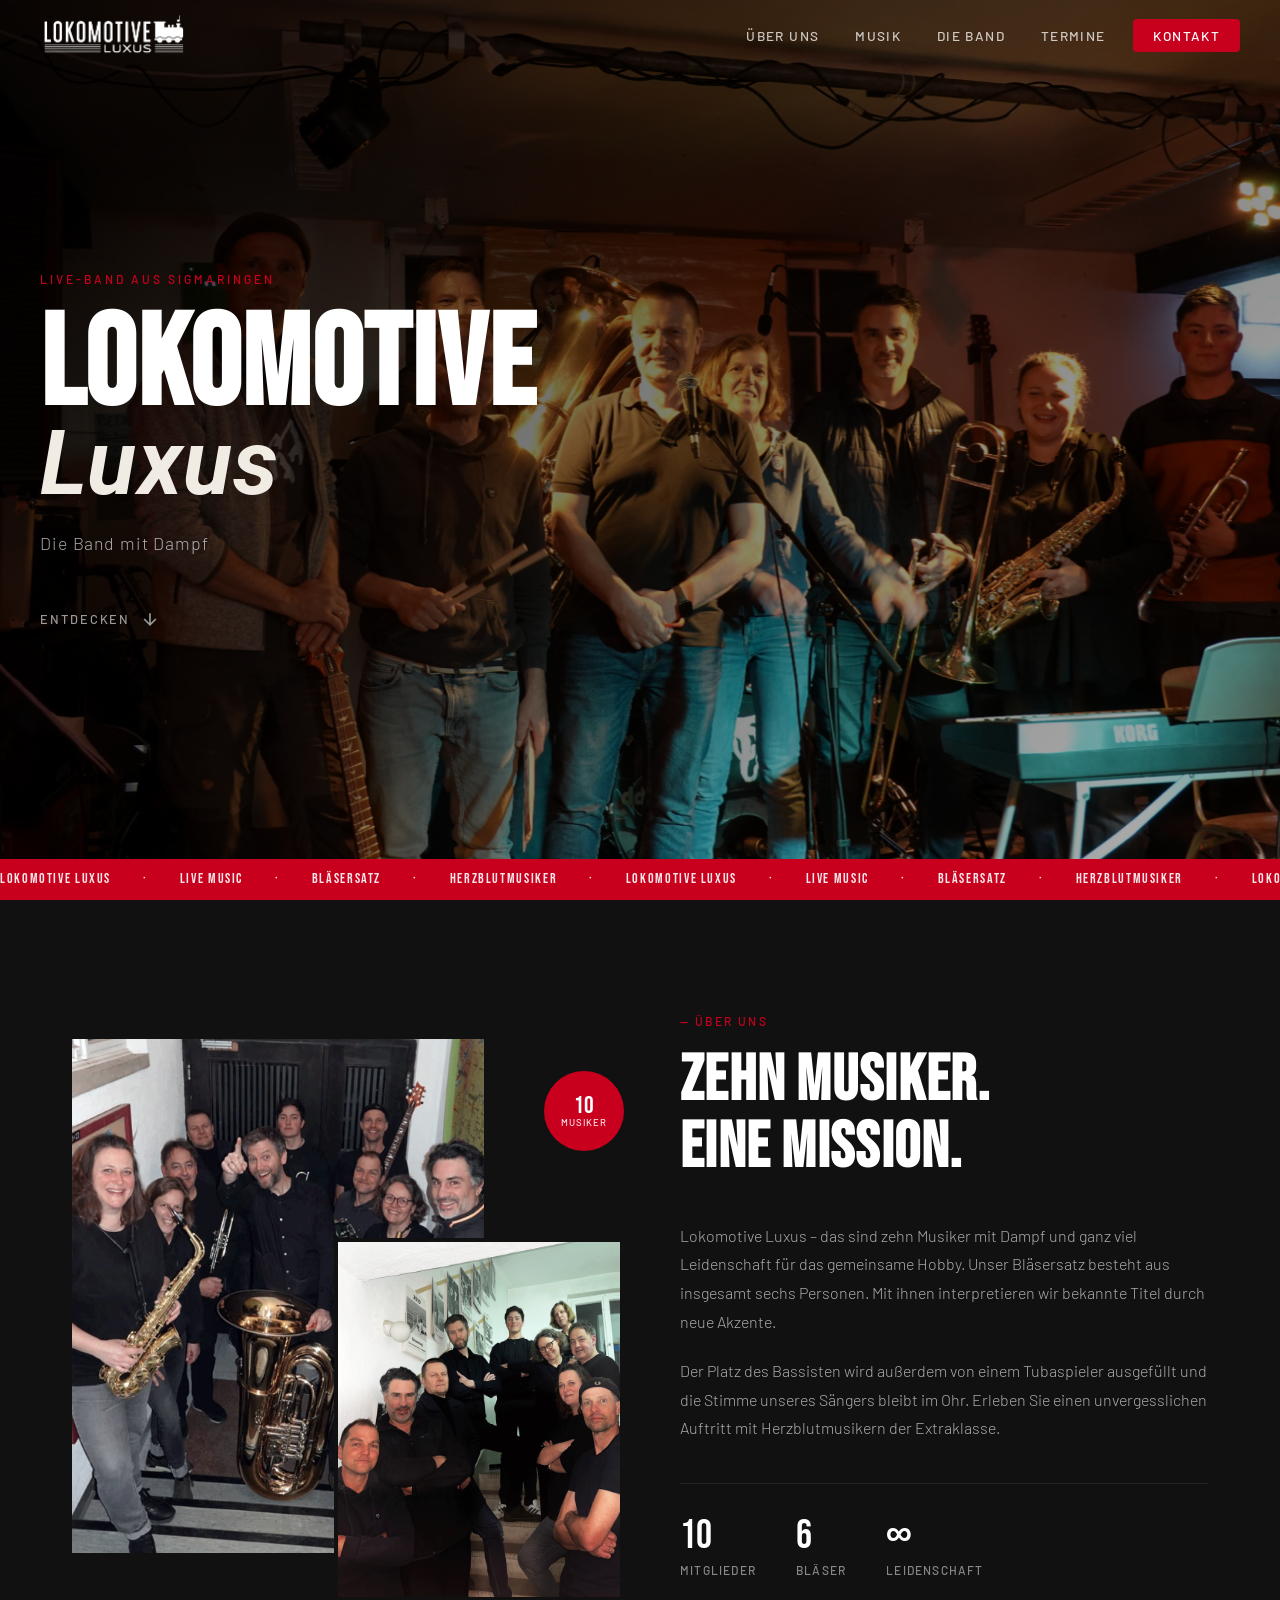
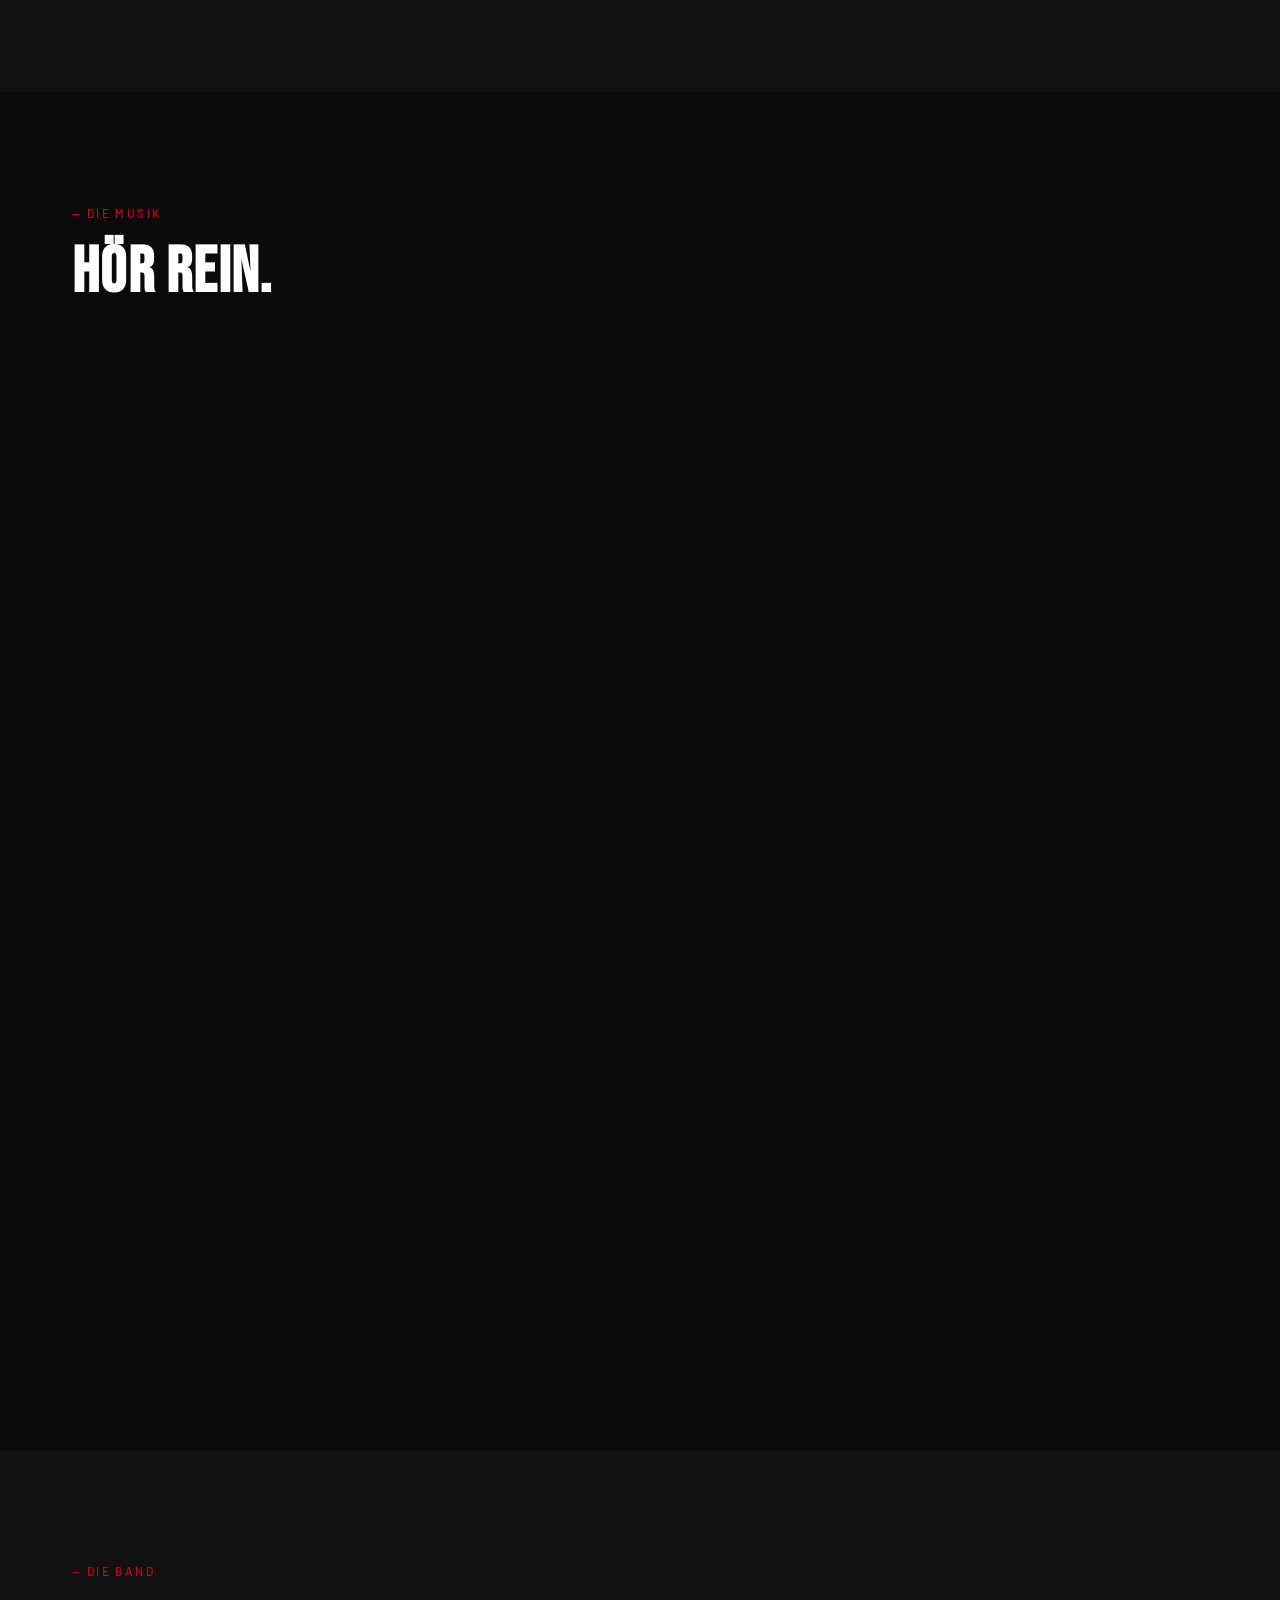
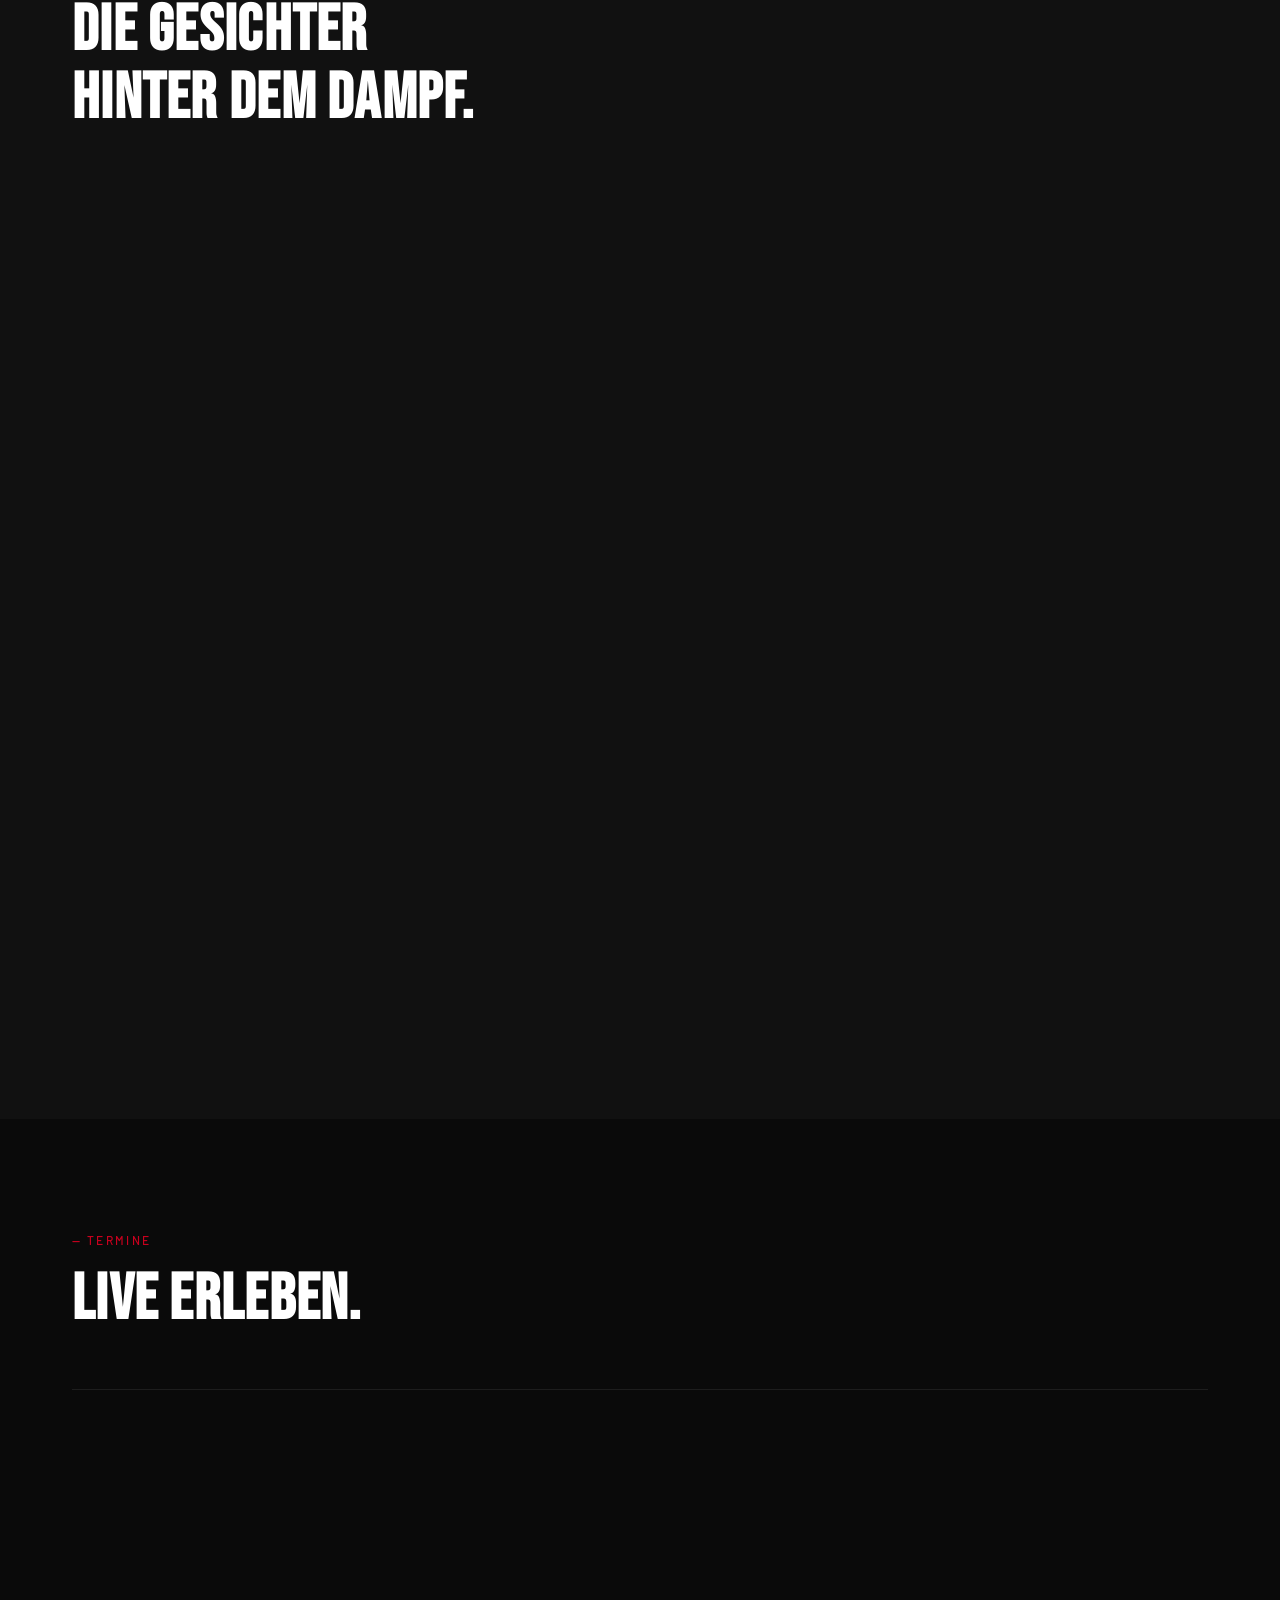
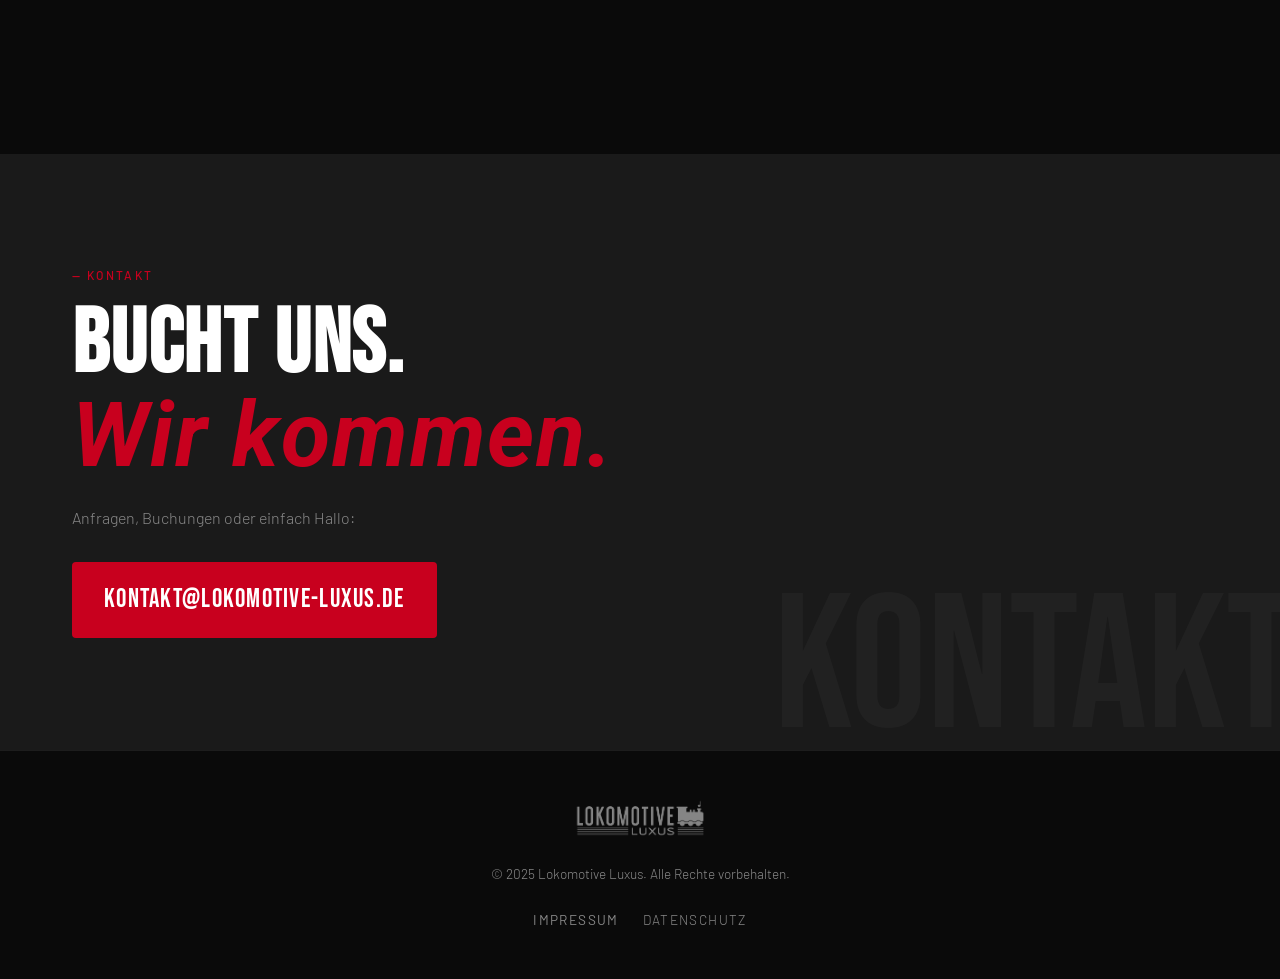
==== commit 8d38894e: "Update index.html" ====
--- a/index.html
+++ b/index.html
@@ -16,7 +16,7 @@
     <!-- NAV -->
     <nav class="nav" id="nav">
       <a href="#hero" class="nav-logo">
-        <img src="all img/Wichtig-Bilder/sw1.png" alt="Lokomotive Luxus Logo" />
+        <img src="sw1.png" alt="Lokomotive Luxus Logo" />
       </a>
       <input type="checkbox" id="nav-toggle" class="nav-toggle-input" />
       <label for="nav-toggle" class="nav-burger" aria-label="Menü">
@@ -35,7 +35,7 @@
     <section class="hero" id="hero">
       <div class="hero-bg">
         <img
-          src="all img/Band-Bilder/Die-Band1.JPG"
+          src="Die-Band1.JPG"
           alt="Lokomotive Luxus"
           class="hero-img"
         />
@@ -79,10 +79,10 @@
       <div class="ueber-grid">
         <div class="ueber-images">
           <div class="ueber-img-wrap ueber-img-1">
-            <img src="all img/Band-Bilder/band2.png" alt="Die Band" />
+            <img src="band2.png" alt="Die Band" />
           </div>
           <div class="ueber-img-wrap ueber-img-2">
-            <img src="all img/Band-Bilder/band5.png" alt="Die Band live" />
+            <img src="band5.png" alt="Die Band live" />
           </div>
           <div class="ueber-img-badge">10<br /><span>Musiker</span></div>
         </div>
@@ -197,7 +197,7 @@
         <div class="band-grid">
           <div class="member-card">
             <div class="member-img-wrap">
-              <img src="all img/Band-Bilder/friedrich.png" alt="Friedrich" />
+              <img src="friedrich.png" alt="Friedrich" />
               <div class="member-overlay"></div>
             </div>
             <div class="member-info">
@@ -211,7 +211,7 @@
 
           <div class="member-card">
             <div class="member-img-wrap">
-              <img src="all img/Band-Bilder/christian.png" alt="Christian" />
+              <img src="christian.png" alt="Christian" />
               <div class="member-overlay"></div>
             </div>
             <div class="member-info">
@@ -225,7 +225,7 @@
 
           <div class="member-card">
             <div class="member-img-wrap">
-              <img src="all img/Band-Bilder/antje.png" alt="Antje" />
+              <img src="antje.png" alt="Antje" />
               <div class="member-overlay"></div>
             </div>
             <div class="member-info">
@@ -239,7 +239,7 @@
 
           <div class="member-card">
             <div class="member-img-wrap">
-              <img src="all img/Band-Bilder/roman.png" alt="Roman" />
+              <img src="roman.png" alt="Roman" />
               <div class="member-overlay"></div>
             </div>
             <div class="member-info">
@@ -254,7 +254,7 @@
 
           <div class="member-card">
             <div class="member-img-wrap">
-              <img src="all img/Band-Bilder/holger.png" alt="Holger" />
+              <img src="holger.png" alt="Holger" />
               <div class="member-overlay"></div>
             </div>
             <div class="member-info">
@@ -268,7 +268,7 @@
 
           <div class="member-card">
             <div class="member-img-wrap">
-              <img src="all img/Band-Bilder/marc.png" alt="Marc" />
+              <img src="marc.png" alt="Marc" />
               <div class="member-overlay"></div>
             </div>
             <div class="member-info">
@@ -283,7 +283,7 @@
 
           <div class="member-card">
             <div class="member-img-wrap">
-              <img src="all img/Band-Bilder/guido.png" alt="Guido" />
+              <img src="guido.png" alt="Guido" />
               <div class="member-overlay"></div>
             </div>
             <div class="member-info">
@@ -297,7 +297,7 @@
 
           <div class="member-card">
             <div class="member-img-wrap">
-              <img src="all img/Band-Bilder/manuela.png" alt="Manuela" />
+              <img src="manuela.png" alt="Manuela" />
               <div class="member-overlay"></div>
             </div>
             <div class="member-info">
@@ -369,7 +369,7 @@
     <footer class="footer">
       <div class="footer-inner">
         <img
-          src="all img/Wichtig-Bilder/sw1.png"
+          src="sw1.png"
           alt="Logo"
           class="footer-logo"
         />
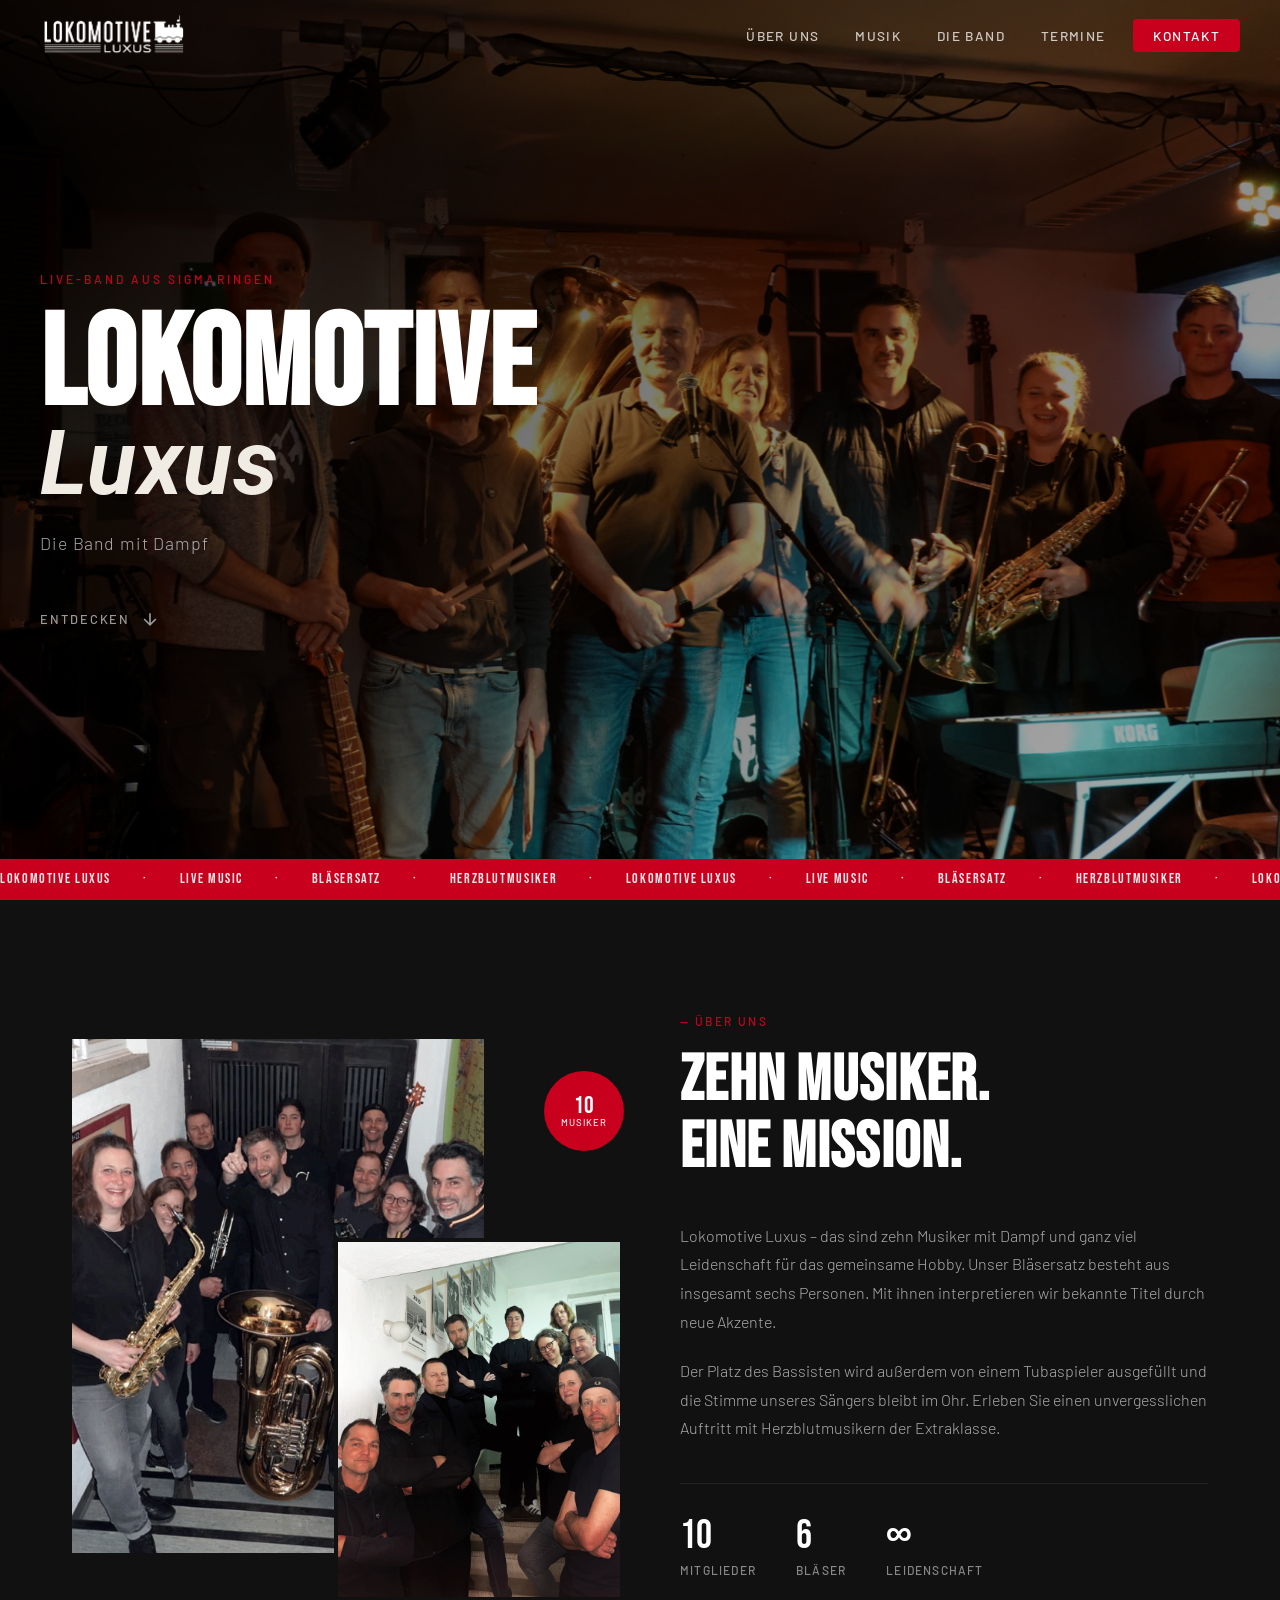
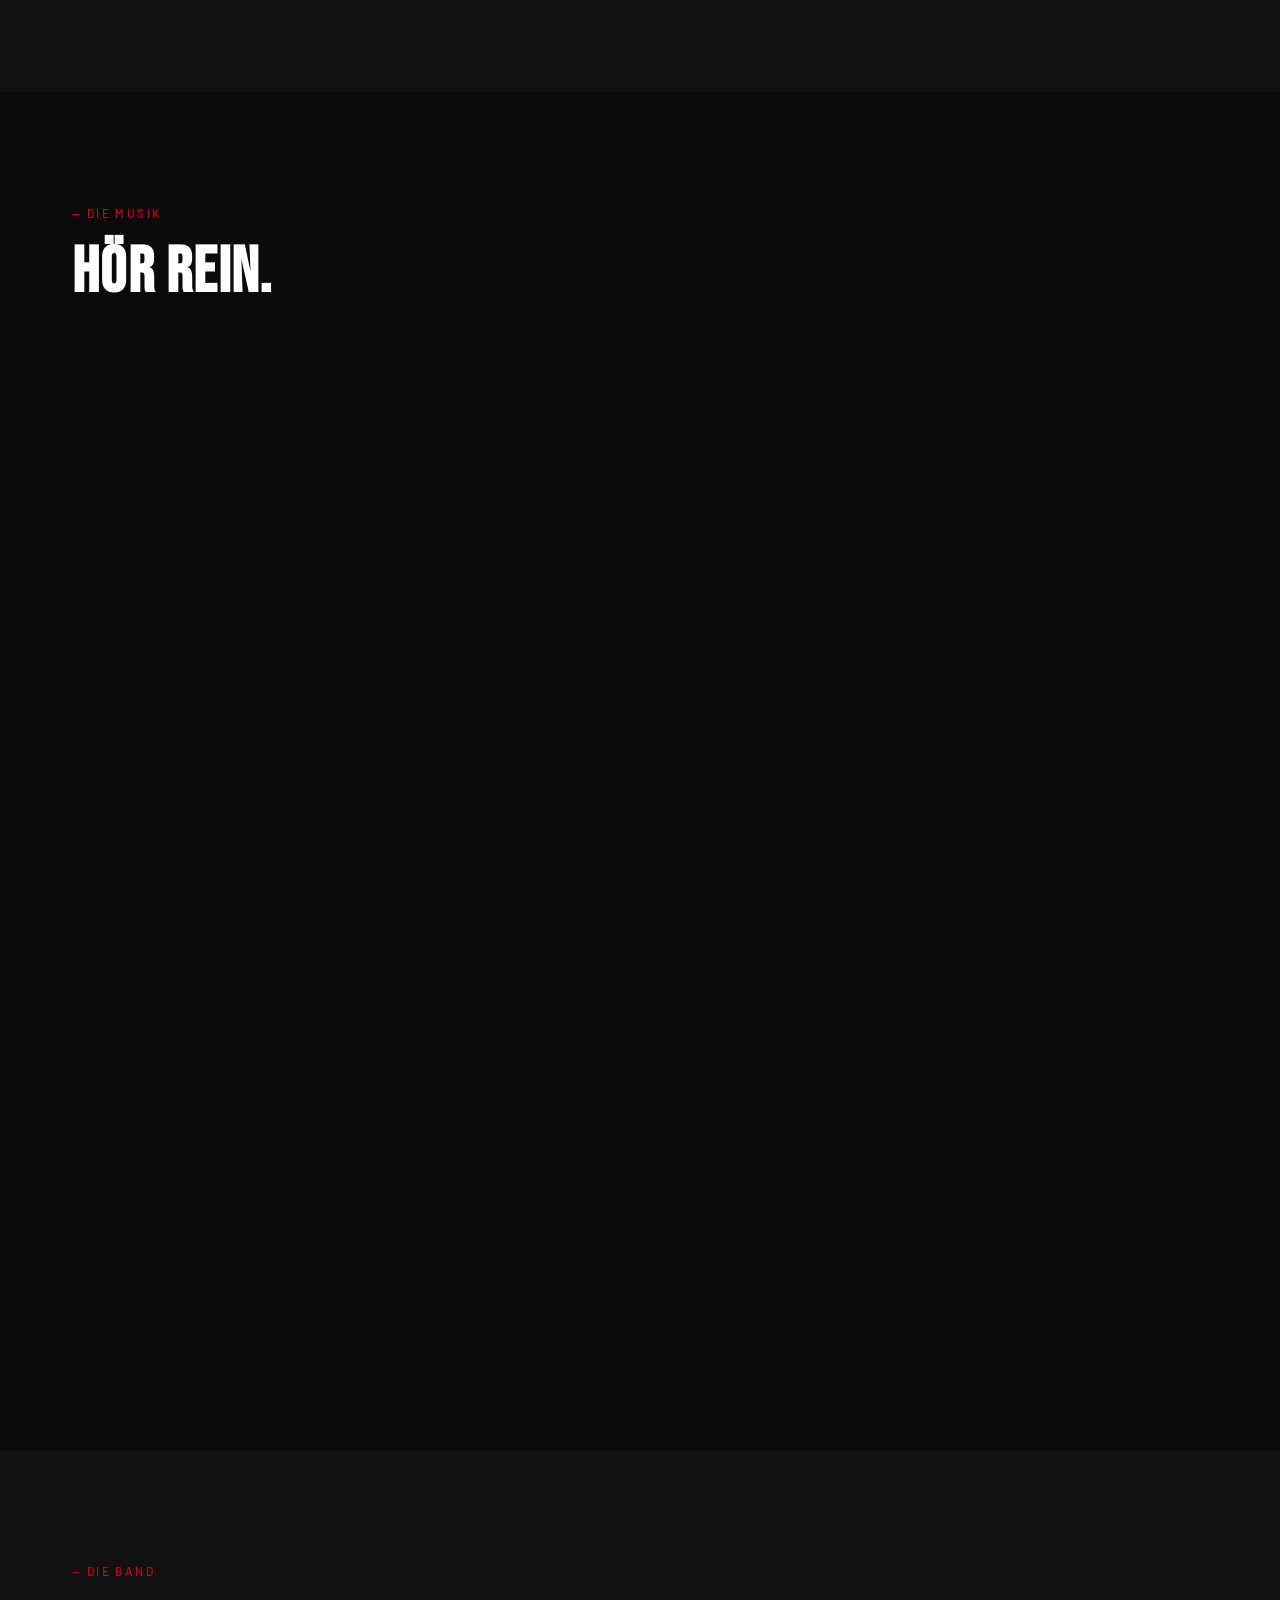
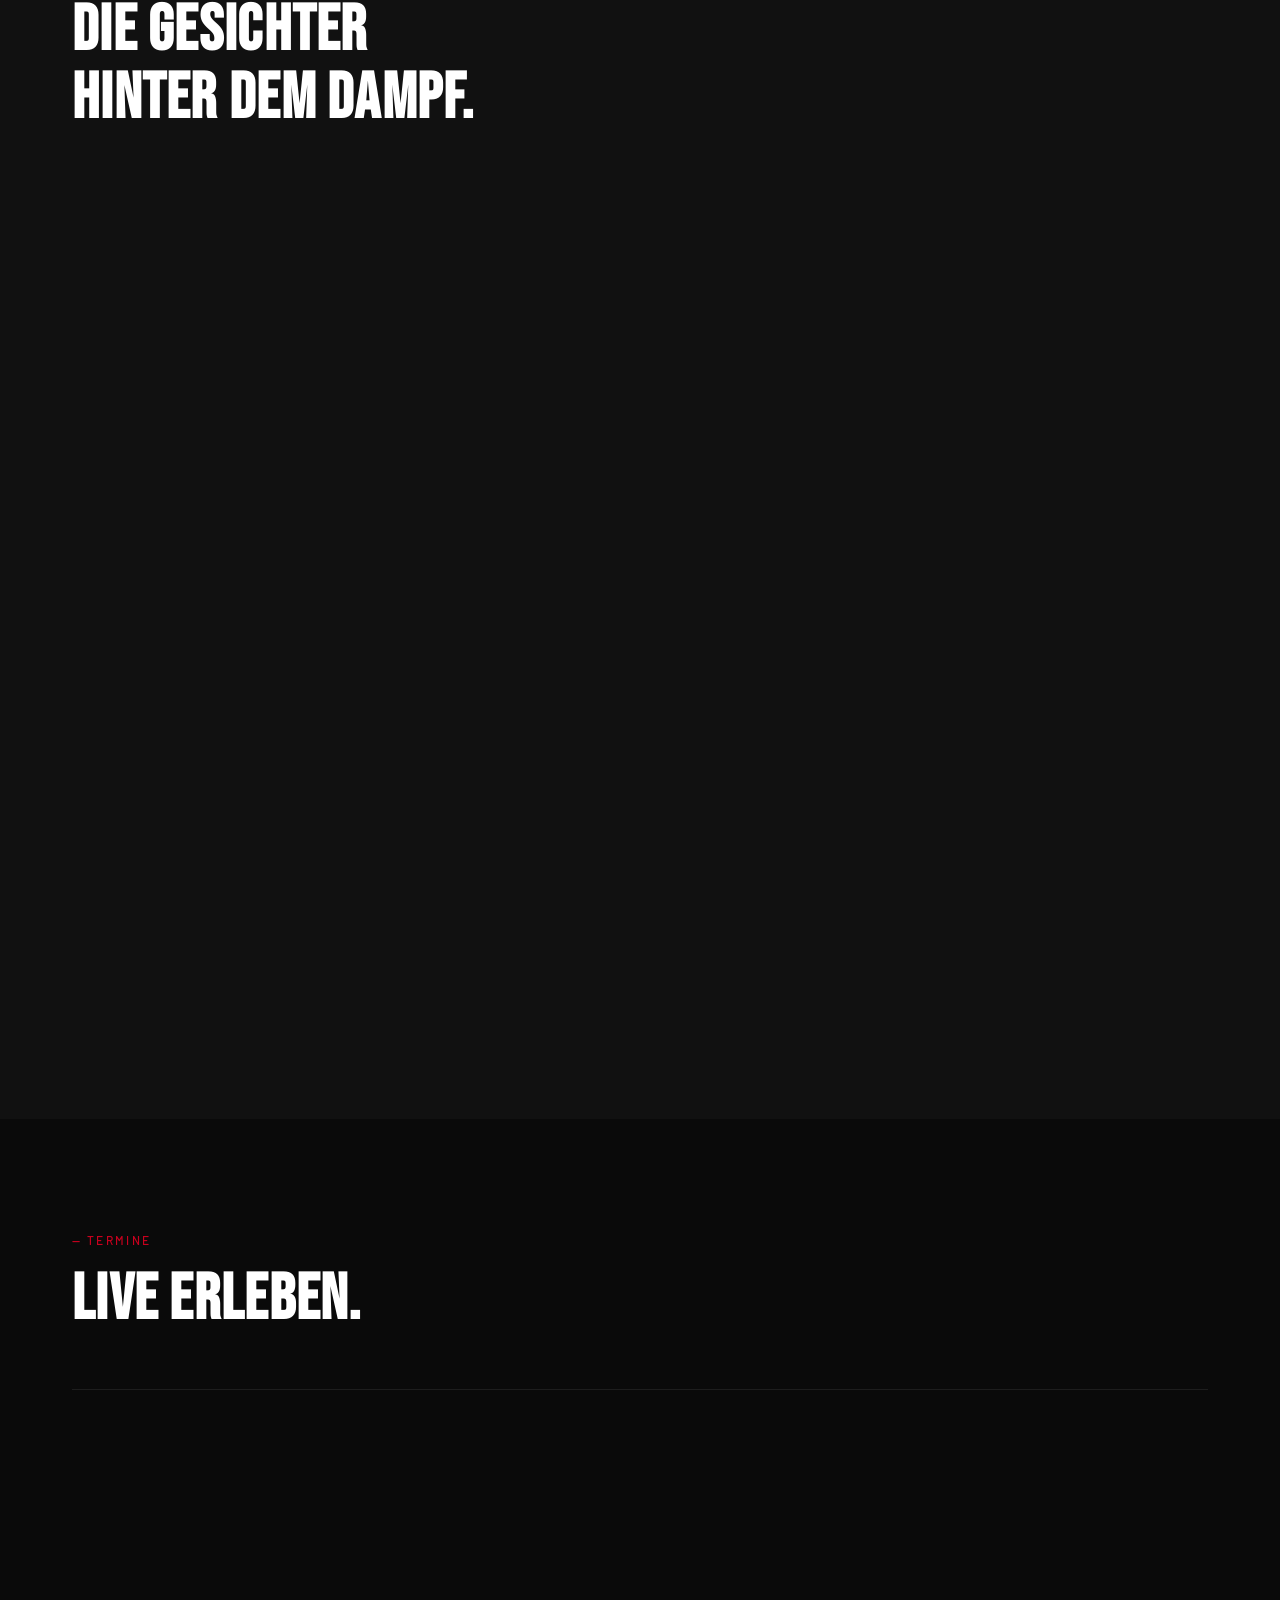
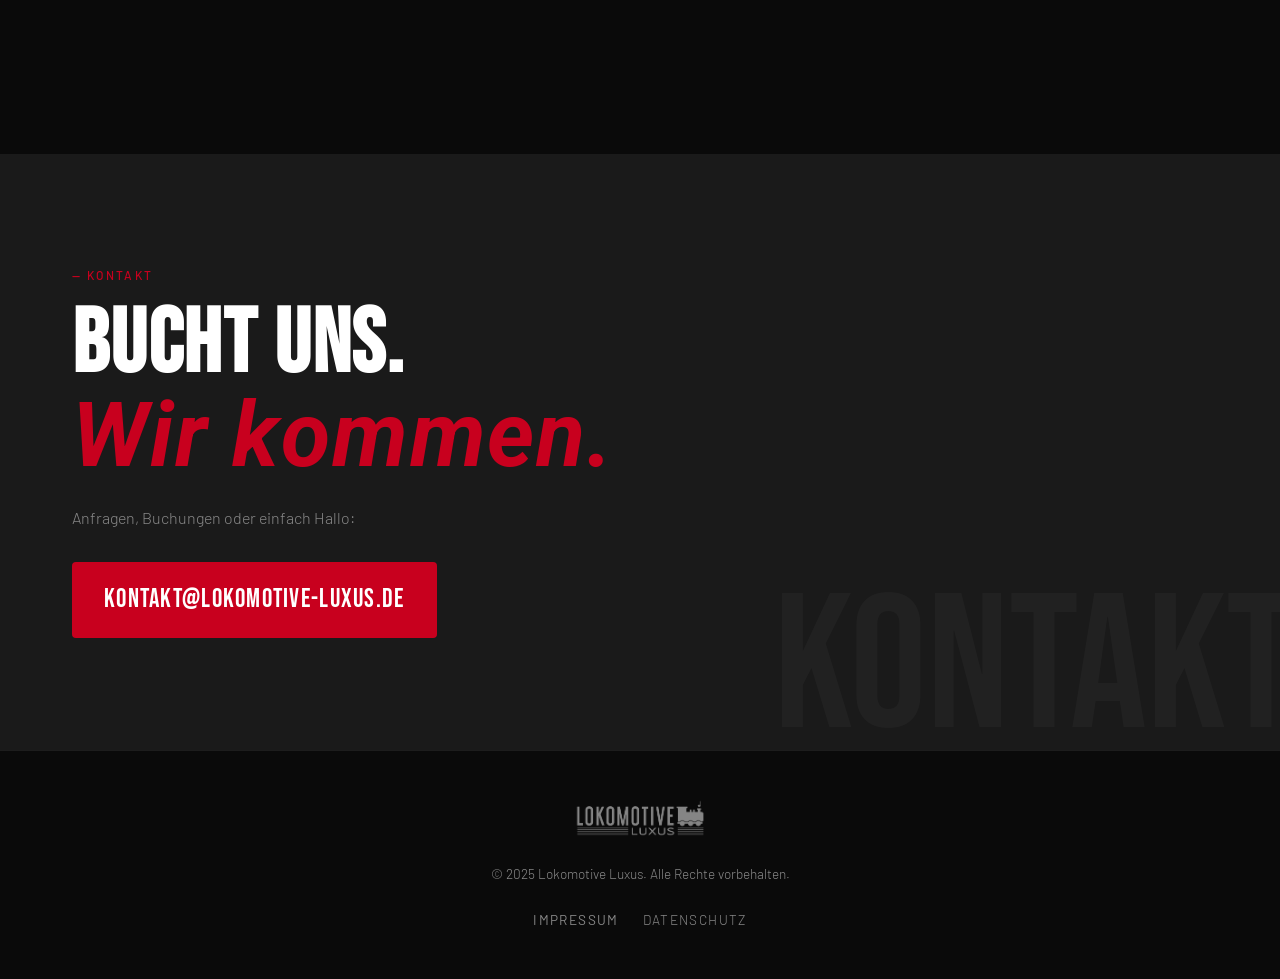
==== commit 0ce23ba1: "Update index.html" ====
--- a/index.html
+++ b/index.html
@@ -38,6 +38,7 @@
           src="Die-Band1.JPG"
           alt="Lokomotive Luxus"
           class="hero-img"
+          fetchpriority="high"
         />
         <div class="hero-overlay"></div>
       </div>
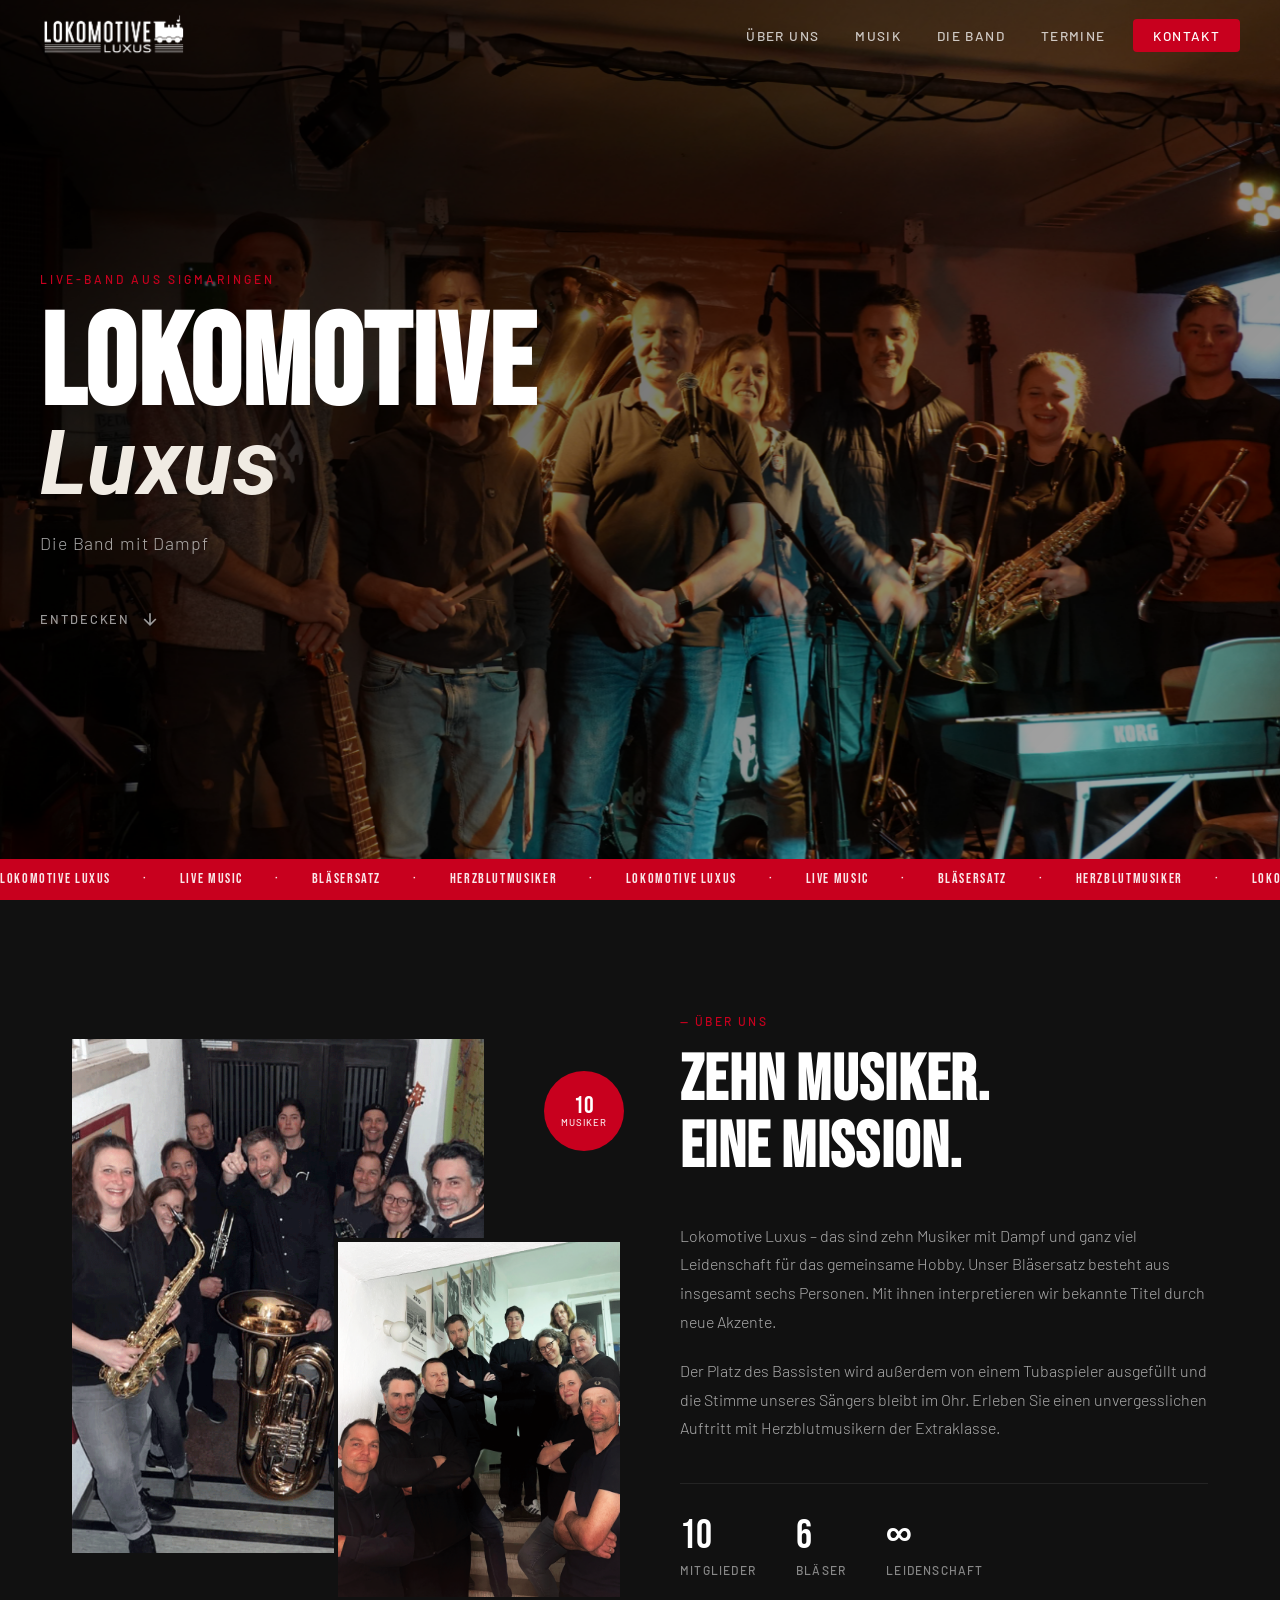
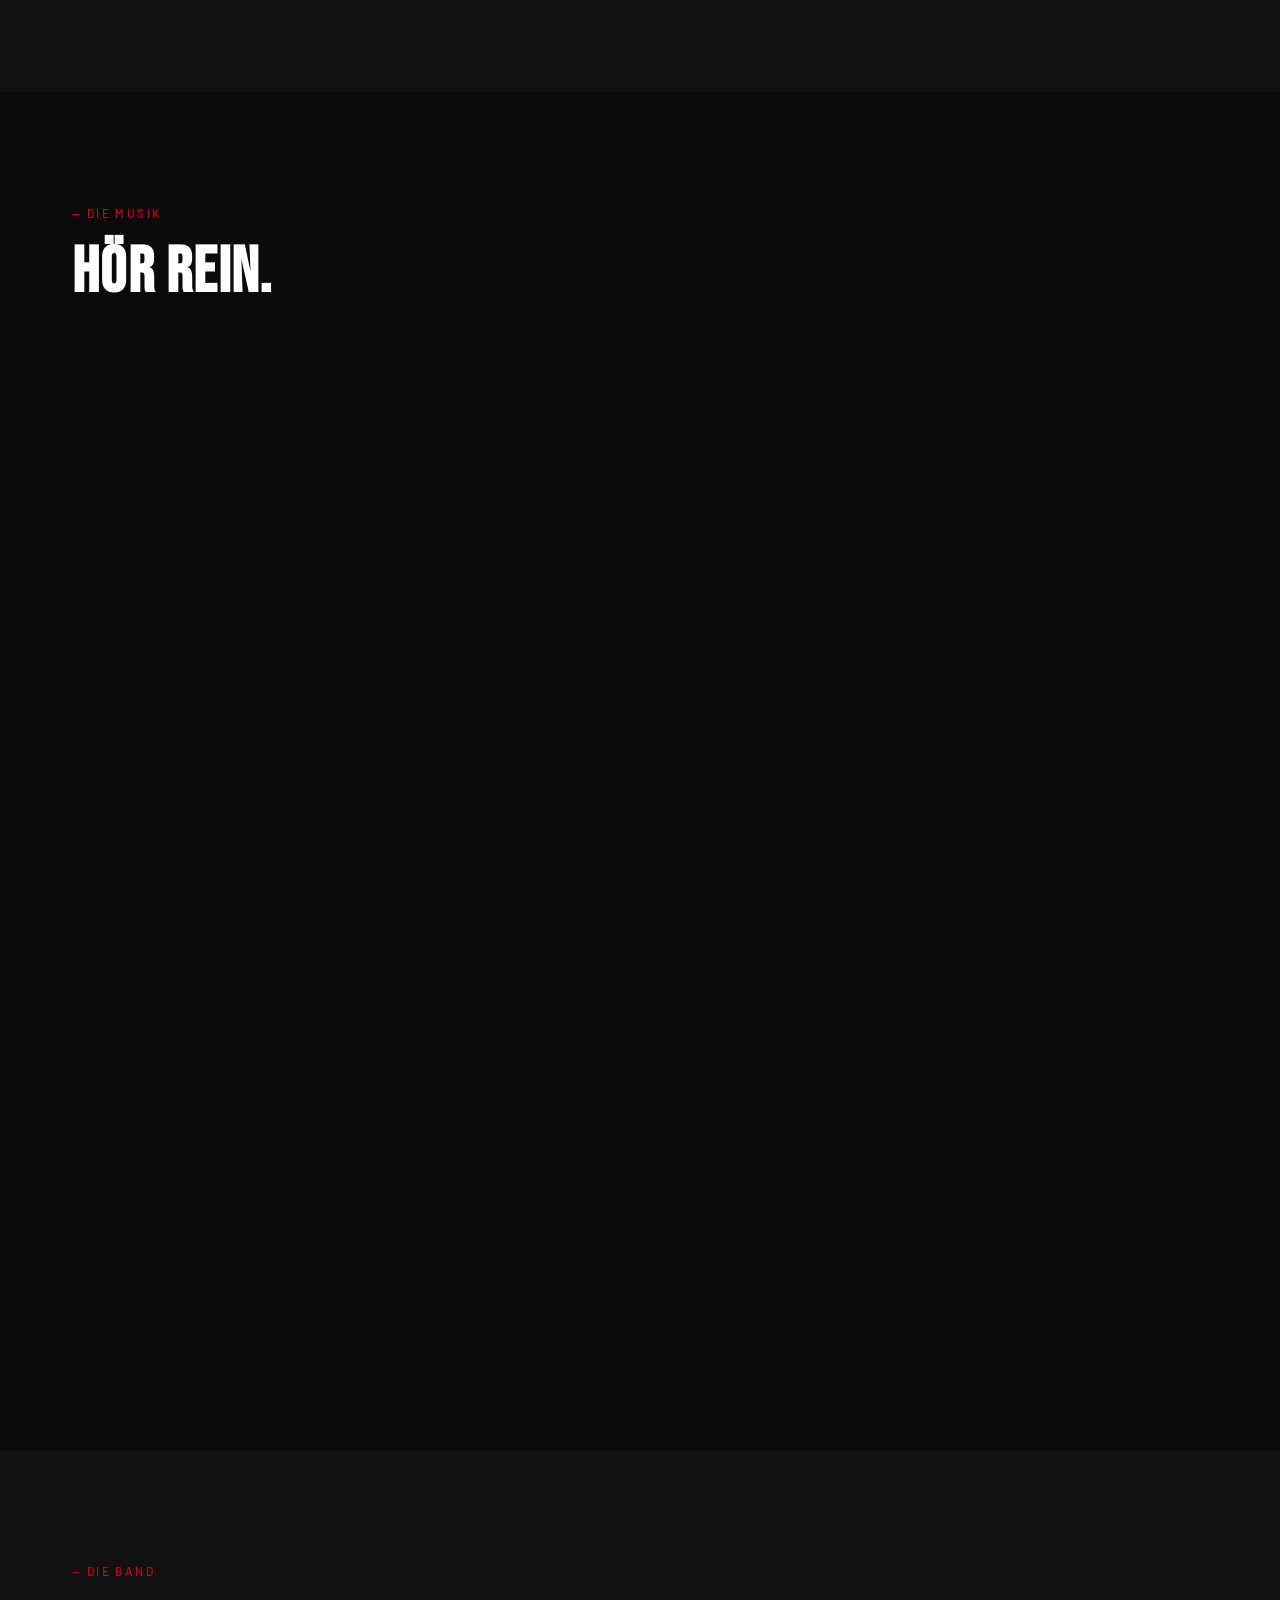
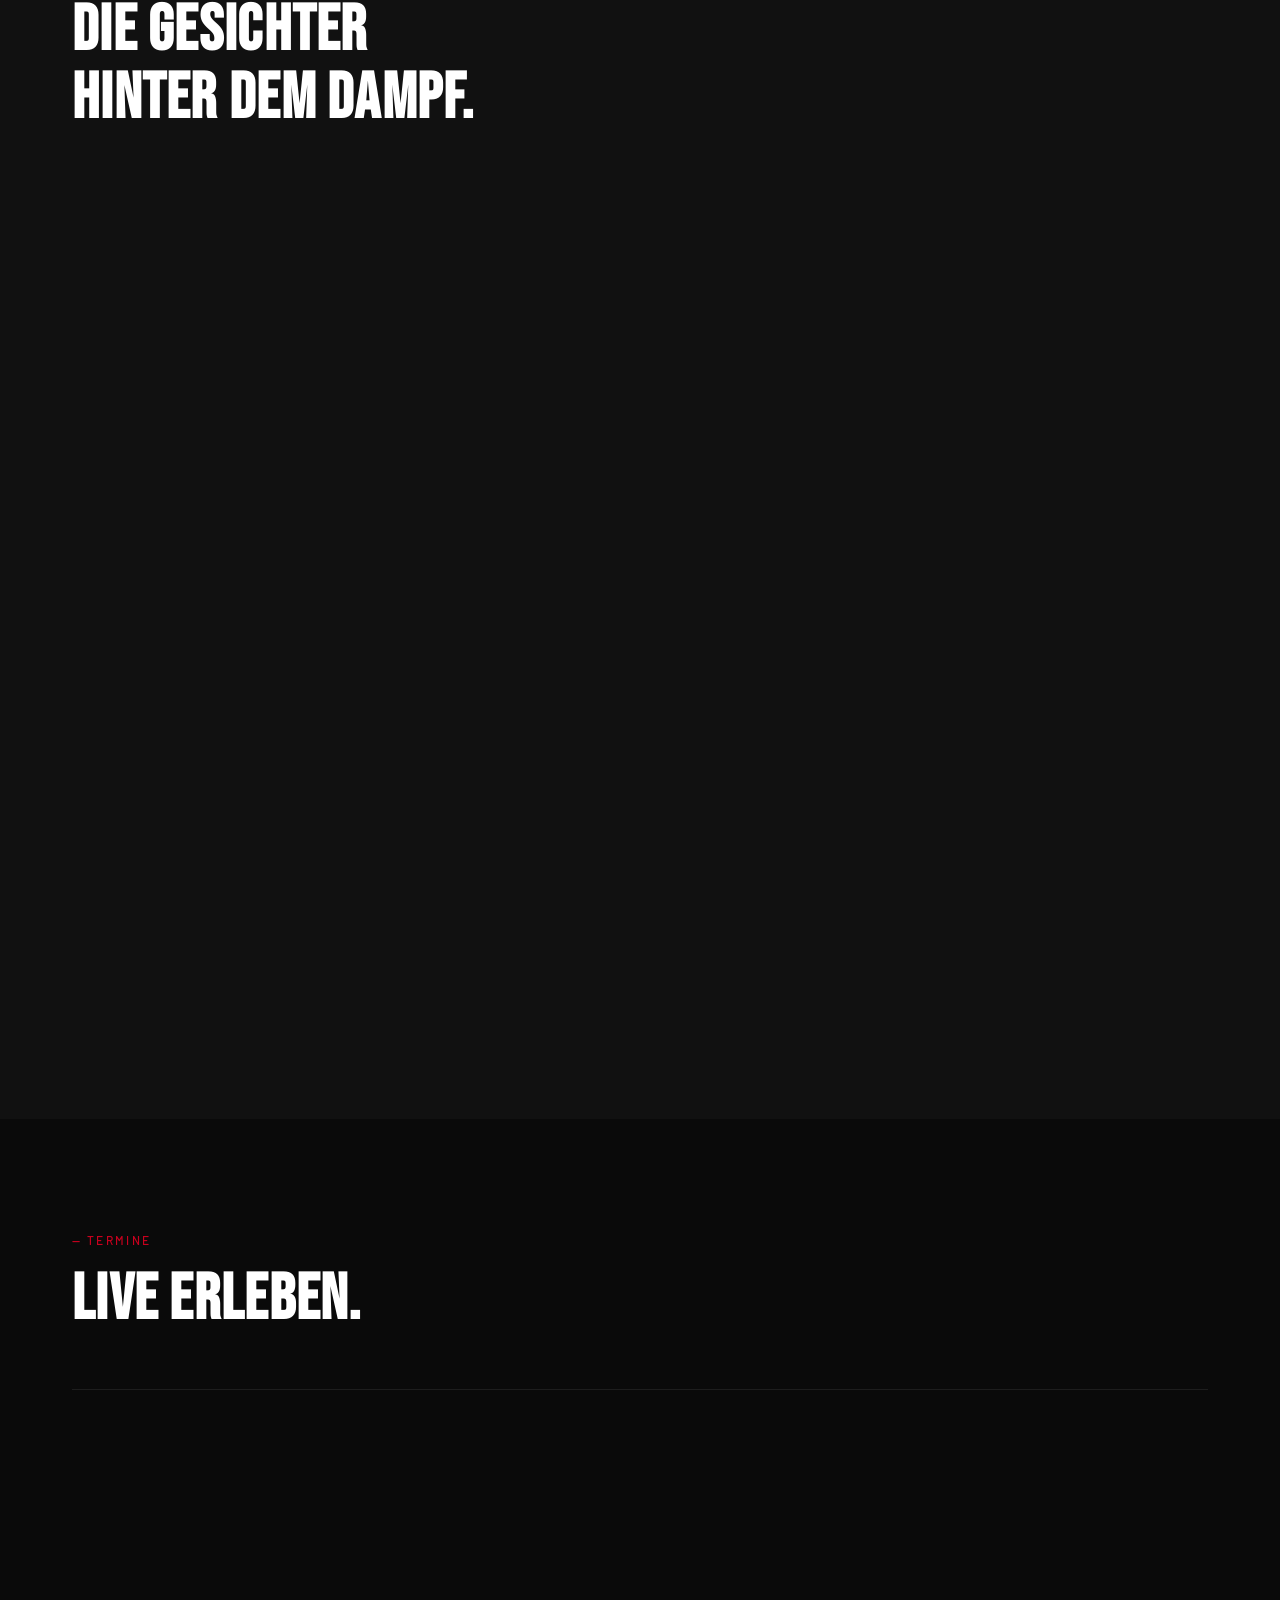
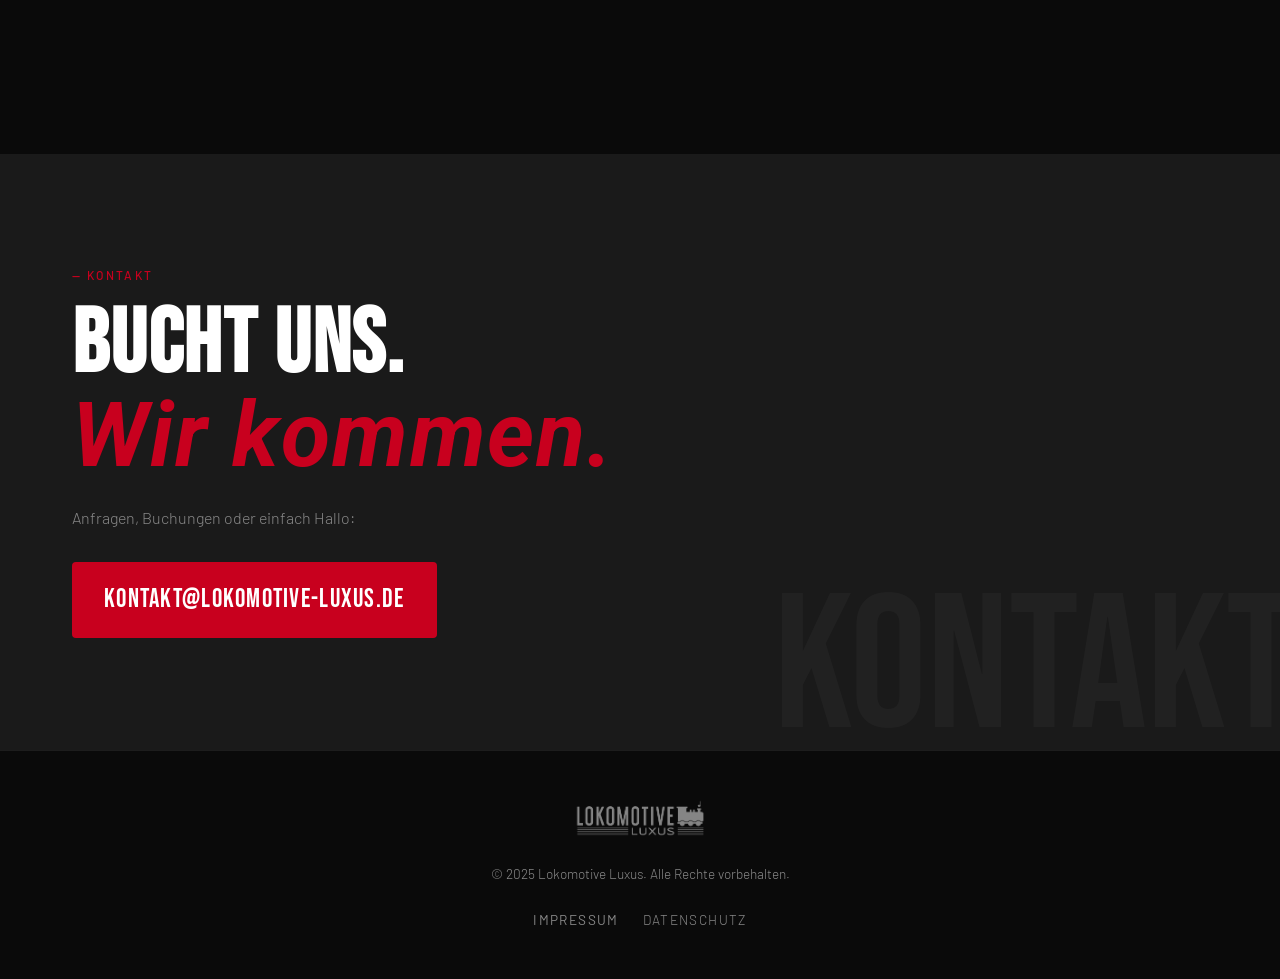
==== commit 72a136bd: "Update index.html" ====
--- a/index.html
+++ b/index.html
@@ -34,11 +34,12 @@
     <!-- HERO -->
     <section class="hero" id="hero">
       <div class="hero-bg">
+        <source srcset="Die-Band1.webp" type="image/webp">
         <img
           src="Die-Band1.JPG"
           alt="Lokomotive Luxus"
           class="hero-img"
-          fetchpriority="high"
+          loading="lazy"
         />
         <div class="hero-overlay"></div>
       </div>
